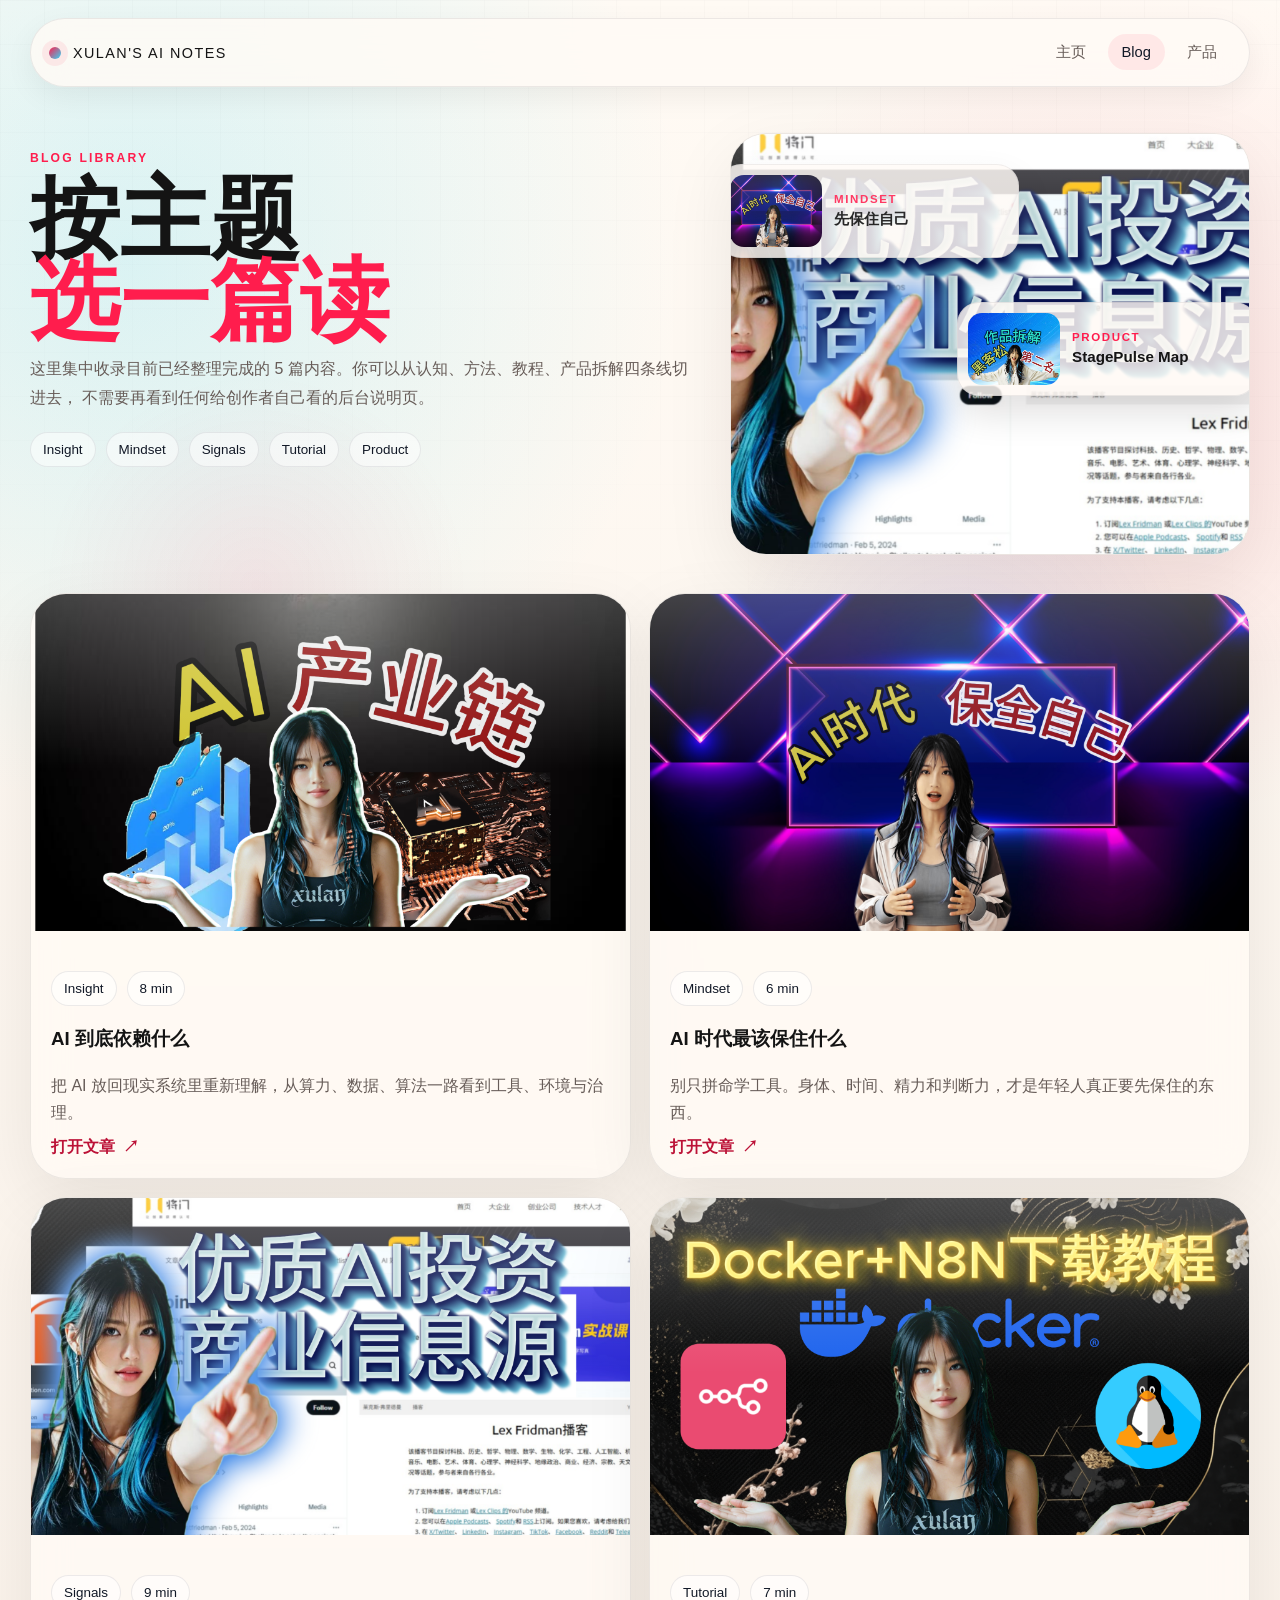
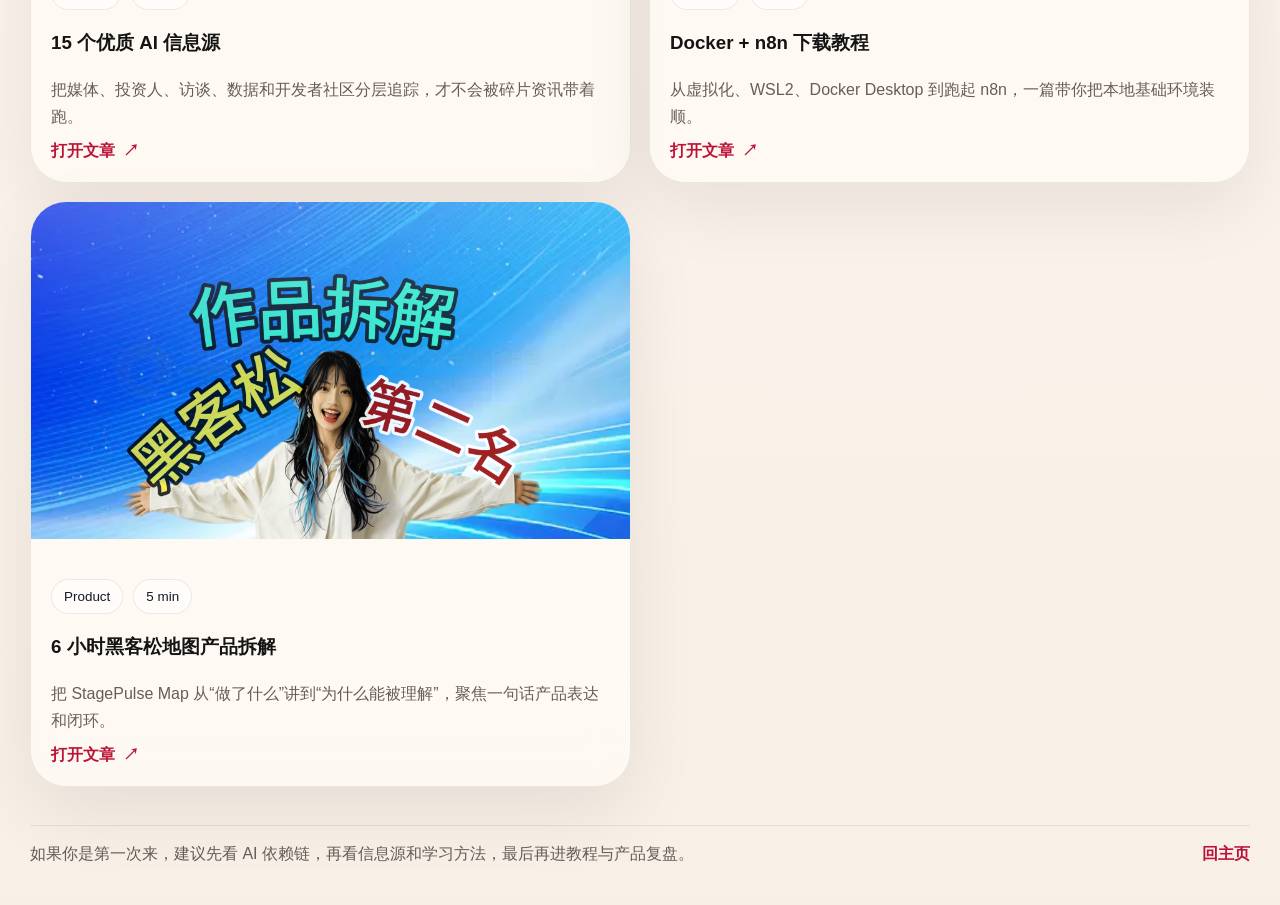
==== blog/index.html @ 6cd3105e "." ====
<!doctype html>
<html lang="zh-CN">
  <head>
    <meta charset="UTF-8" />
    <meta name="viewport" content="width=device-width, initial-scale=1.0" />
    <title>Blog | Xulan's AI Notes</title>
    <meta
      name="description"
      content="序蓝的 Blog 列表页，统一收录 AI 依赖链、学习方法、信息源、Docker 教程和黑客松产品复盘。"
    />
    <link rel="stylesheet" href="../shared/styles.css" />
  </head>
  <body data-page="blog">
    <div class="page-shell">
      <header class="topbar">
        <a class="brand-mark" href="../index.html">Xulan's AI Notes</a>
        <nav class="topnav" aria-label="主导航">
          <a data-nav="home" href="../index.html">主页</a>
          <a data-nav="blog" href="./index.html">Blog</a>
          <a data-nav="products" href="../products/index.html">产品</a>
        </nav>
      </header>

      <main>
        <section class="page-hero reveal">
          <div class="page-copy">
            <p class="eyebrow">Blog Library</p>
            <h1>
              按主题
              <span>选一篇读</span>
            </h1>
            <p class="lead">
              这里集中收录目前已经整理完成的 5 篇内容。你可以从认知、方法、教程、产品拆解四条线切进去，
              不需要再看到任何给创作者自己看的后台说明页。
            </p>

            <div class="pill-row">
              <span>Insight</span>
              <span>Mindset</span>
              <span>Signals</span>
              <span>Tutorial</span>
              <span>Product</span>
            </div>
          </div>

          <div class="hero-visual panel interactive-panel">
            <img class="main-cover" src="../assets/blog-covers/ai-sources-cover.png" alt="Blog 主视觉" />
            <article class="cover-thumb thumb-one">
              <img src="../assets/blog-covers/ai-learning-cover.png" alt="AI 学习封面" />
              <div>
                <p>Mindset</p>
                <strong>先保住自己</strong>
              </div>
            </article>
            <article class="cover-thumb thumb-two">
              <img src="../assets/blog-covers/hackathon-map-cover.png" alt="黑客松产品封面" />
              <div>
                <p>Product</p>
                <strong>StagePulse Map</strong>
              </div>
            </article>
          </div>
        </section>

        <section class="section reveal">
          <div class="blog-grid">
            <article class="post-card panel interactive-panel">
              <img class="post-cover" src="../assets/blog-covers/ai-dependency-cover.png" alt="AI 到底依赖什么封面" />
              <div class="post-body">
                <div class="tag-row">
                  <span>Insight</span>
                  <span>8 min</span>
                </div>
                <h3>AI 到底依赖什么</h3>
                <p>把 AI 放回现实系统里重新理解，从算力、数据、算法一路看到工具、环境与治理。</p>
                <a class="link-inline" href="../articles/ai-dependency-chain/index.html">打开文章</a>
              </div>
            </article>

            <article class="post-card panel interactive-panel">
              <img class="post-cover" src="../assets/blog-covers/ai-learning-cover.png" alt="AI 时代年轻人学习封面" />
              <div class="post-body">
                <div class="tag-row">
                  <span>Mindset</span>
                  <span>6 min</span>
                </div>
                <h3>AI 时代最该保住什么</h3>
                <p>别只拼命学工具。身体、时间、精力和判断力，才是年轻人真正要先保住的东西。</p>
                <a class="link-inline" href="../articles/ai-learning-and-young-energy/index.html">打开文章</a>
              </div>
            </article>

            <article class="post-card panel interactive-panel">
              <img class="post-cover" src="../assets/blog-covers/ai-sources-cover.png" alt="优质 AI 信息源封面" />
              <div class="post-body">
                <div class="tag-row">
                  <span>Signals</span>
                  <span>9 min</span>
                </div>
                <h3>15 个优质 AI 信息源</h3>
                <p>把媒体、投资人、访谈、数据和开发者社区分层追踪，才不会被碎片资讯带着跑。</p>
                <a class="link-inline" href="../articles/ai-signal-sources/index.html">打开文章</a>
              </div>
            </article>

            <article class="post-card panel interactive-panel">
              <img class="post-cover" src="../assets/blog-covers/docker-n8n-cover.png" alt="Docker n8n 教程封面" />
              <div class="post-body">
                <div class="tag-row">
                  <span>Tutorial</span>
                  <span>7 min</span>
                </div>
                <h3>Docker + n8n 下载教程</h3>
                <p>从虚拟化、WSL2、Docker Desktop 到跑起 n8n，一篇带你把本地基础环境装顺。</p>
                <a class="link-inline" href="../articles/docker-n8n-setup/index.html">打开文章</a>
              </div>
            </article>

            <article class="post-card panel interactive-panel">
              <img class="post-cover" src="../assets/blog-covers/hackathon-map-cover.png" alt="黑客松地图产品封面" />
              <div class="post-body">
                <div class="tag-row">
                  <span>Product</span>
                  <span>5 min</span>
                </div>
                <h3>6 小时黑客松地图产品拆解</h3>
                <p>把 StagePulse Map 从“做了什么”讲到“为什么能被理解”，聚焦一句话产品表达和闭环。</p>
                <a class="link-inline" href="../articles/hackathon-map-product/index.html">打开文章</a>
              </div>
            </article>
          </div>
        </section>
      </main>

      <footer class="footer">
        <p>如果你是第一次来，建议先看 AI 依赖链，再看信息源和学习方法，最后再进教程与产品复盘。</p>
        <a href="../index.html">回主页</a>
      </footer>
    </div>

    <script src="../shared/script.js"></script>
  </body>
</html>
---- shared/styles.css ----
:root {
  --bg: #f8f1ea;
  --surface: rgba(255, 250, 244, 0.82);
  --line: rgba(18, 23, 32, 0.08);
  --line-strong: rgba(255, 34, 77, 0.16);
  --text: #141414;
  --muted: #675c58;
  --accent: #ff1d4d;
  --accent-deep: #bc1237;
  --cyan: #34d5f6;
  --ink: #111826;
  --shadow: 0 24px 70px rgba(18, 12, 8, 0.08);
  --radius-xl: 36px;
  --container: min(1220px, calc(100% - 40px));
  --font-body: "Aptos", "Segoe UI", "PingFang SC", "Microsoft YaHei", "Noto Sans SC", sans-serif;
  --font-display: "Arial Black", Impact, Haettenschweiler, "Segoe UI", sans-serif;
  --font-mono: "Cascadia Code", Consolas, monospace;
}

* {
  box-sizing: border-box;
}

html {
  scroll-behavior: smooth;
}

body {
  margin: 0;
  min-height: 100vh;
  color: var(--text);
  font-family: var(--font-body);
  background:
    radial-gradient(circle at 10% 10%, rgba(52, 213, 246, 0.18), transparent 22%),
    radial-gradient(circle at 88% 16%, rgba(255, 29, 77, 0.1), transparent 18%),
    linear-gradient(180deg, #fffaf4 0%, #f8efe6 100%);
}

body::before,
body::after {
  content: "";
  position: fixed;
  inset: 0;
  pointer-events: none;
  z-index: -1;
}

body::before {
  background-image:
    linear-gradient(rgba(17, 24, 38, 0.03) 1px, transparent 1px),
    linear-gradient(90deg, rgba(17, 24, 38, 0.03) 1px, transparent 1px);
  background-size: 44px 44px;
  mask-image: linear-gradient(180deg, rgba(0, 0, 0, 0.45), transparent 88%);
}

body::after {
  background:
    radial-gradient(circle at 75% 75%, rgba(20, 92, 255, 0.08), transparent 20%),
    radial-gradient(circle at 20% 65%, rgba(255, 29, 77, 0.08), transparent 18%);
  animation: ambient-shift 18s ease-in-out infinite alternate;
}

a {
  color: inherit;
  text-decoration: none;
}

img {
  display: block;
  max-width: 100%;
}

.page-shell {
  width: var(--container);
  margin: 0 auto;
  padding-bottom: 40px;
}

.topbar {
  position: sticky;
  top: 16px;
  z-index: 20;
  display: flex;
  align-items: center;
  justify-content: space-between;
  gap: 18px;
  padding: 14px 18px;
  margin-top: 18px;
  border: 1px solid rgba(17, 24, 38, 0.08);
  border-radius: 999px;
  background: rgba(255, 251, 246, 0.82);
  backdrop-filter: blur(18px);
  box-shadow: 0 10px 30px rgba(20, 12, 8, 0.06);
}

.brand-mark {
  display: inline-flex;
  align-items: center;
  gap: 12px;
  font-family: var(--font-display);
  font-size: 0.9rem;
  letter-spacing: 0.1em;
  text-transform: uppercase;
}

.brand-mark::before {
  content: "";
  width: 12px;
  height: 12px;
  border-radius: 999px;
  background: linear-gradient(135deg, var(--accent), var(--cyan));
  box-shadow: 0 0 0 7px rgba(255, 29, 77, 0.08);
}

.topnav {
  display: flex;
  align-items: center;
  gap: 8px;
  flex-wrap: wrap;
}

.topnav a {
  padding: 10px 14px;
  border-radius: 999px;
  color: var(--muted);
  font-size: 0.92rem;
  transition: 180ms ease;
}

.topnav a:hover,
.topnav a.is-active {
  color: var(--ink);
  background: rgba(255, 29, 77, 0.08);
  transform: translateY(-1px);
}

main {
  padding-bottom: 30px;
}

.hero,
.page-hero,
.article-hero {
  display: grid;
  grid-template-columns: minmax(0, 1fr) minmax(320px, 520px);
  gap: 34px;
  align-items: start;
  padding: 46px 0 10px;
}

.hero-copy,
.page-copy,
.article-copy {
  padding-top: 18px;
}

.eyebrow,
.section-kicker,
.mini-label {
  margin: 0;
  color: var(--accent);
  font-size: 0.76rem;
  font-weight: 800;
  letter-spacing: 0.18em;
  text-transform: uppercase;
}

.display-title,
.page-copy h1,
.article-copy h1 {
  margin: 14px 0;
  font-family: var(--font-display);
  font-size: clamp(3rem, 7vw, 6rem);
  line-height: 0.9;
  text-transform: uppercase;
}

.display-title span,
.page-copy h1 span,
.article-copy h1 span {
  display: block;
  color: var(--accent);
}

.lead {
  margin: 0;
  max-width: 700px;
  color: var(--muted);
  font-size: 1rem;
  line-height: 1.82;
}

.pill-row,
.tag-row,
.page-meta {
  display: flex;
  flex-wrap: wrap;
  gap: 10px;
  margin-top: 20px;
}

.pill-row span,
.tag-row span,
.page-meta span {
  padding: 9px 12px;
  border: 1px solid rgba(17, 24, 38, 0.08);
  border-radius: 999px;
  background: rgba(255, 255, 255, 0.52);
  color: var(--ink);
  font-size: 0.84rem;
}

.hero-actions,
.section-cta {
  display: flex;
  gap: 14px;
  flex-wrap: wrap;
  margin-top: 24px;
}

.button {
  display: inline-flex;
  align-items: center;
  justify-content: center;
  min-height: 46px;
  padding: 0 18px;
  border-radius: 999px;
  font-size: 0.92rem;
  font-weight: 800;
  transition: transform 180ms ease, box-shadow 180ms ease, background-color 180ms ease;
}

.button:hover {
  transform: translateY(-2px);
}

.button-primary {
  color: #fff;
  background: linear-gradient(135deg, var(--accent), #ff5b73);
  box-shadow: 0 16px 28px rgba(255, 29, 77, 0.2);
}

.button-secondary {
  color: var(--ink);
  background: rgba(255, 255, 255, 0.72);
  border: 1px solid rgba(17, 24, 38, 0.08);
}

.panel {
  position: relative;
  border: 1px solid var(--line);
  border-radius: var(--radius-xl);
  background: var(--surface);
  box-shadow: var(--shadow);
  backdrop-filter: blur(18px);
  overflow: hidden;
  transition: transform 260ms ease, box-shadow 260ms ease, border-color 260ms ease;
}

.panel::before {
  content: "";
  position: absolute;
  inset: -30%;
  background: radial-gradient(circle at var(--spot-x, 50%) var(--spot-y, 50%), rgba(52, 213, 246, 0.16), transparent 26%);
  opacity: 0;
  pointer-events: none;
  transition: opacity 220ms ease;
}

.panel::after {
  content: "";
  position: absolute;
  inset: 0;
  background: linear-gradient(180deg, rgba(255, 255, 255, 0.26), transparent 30%);
  pointer-events: none;
}

.interactive-panel:hover,
.interactive-panel:focus-within {
  transform: translateY(-4px);
  border-color: var(--line-strong);
  box-shadow: 0 26px 60px rgba(20, 12, 8, 0.12);
}

.interactive-panel:hover::before,
.interactive-panel:focus-within::before {
  opacity: 1;
}

.stat-grid,
.three-up,
.split-panels,
.post-grid,
.blog-grid,
.status-grid {
  display: grid;
  gap: 18px;
}

.stat-grid {
  grid-template-columns: repeat(3, minmax(0, 1fr));
  margin-top: 24px;
}

.stat-card,
.three-up article,
.split-panels article,
.status-card,
.sidebar-card,
.article-body,
.quote-panel {
  padding: 24px;
}

.stat-card strong {
  display: block;
  font-family: var(--font-display);
  font-size: 2rem;
  color: var(--accent);
}

.stat-card span,
.three-up p,
.split-panels p,
.status-card p {
  color: var(--muted);
}

.cover-stage {
  min-height: 620px;
  padding: 22px;
  background:
    linear-gradient(180deg, rgba(255, 251, 248, 0.88), rgba(255, 244, 236, 0.78)),
    radial-gradient(circle at 20% 20%, rgba(52, 213, 246, 0.18), transparent 24%);
}

.main-cover {
  width: 100%;
  height: 100%;
  min-height: 560px;
  border-radius: 26px;
  object-fit: cover;
}

.portrait-chip {
  position: absolute;
  right: 28px;
  bottom: 28px;
  width: clamp(140px, 28%, 210px);
  border-radius: 28px;
  border: 3px solid rgba(255, 255, 255, 0.72);
  box-shadow: 0 18px 40px rgba(20, 12, 8, 0.18);
  animation: float-soft 7s ease-in-out infinite;
}

.cover-thumb {
  position: absolute;
  display: grid;
  grid-template-columns: 92px minmax(0, 1fr);
  gap: 12px;
  align-items: center;
  width: min(300px, calc(100% - 46px));
  padding: 10px;
  border: 1px solid rgba(17, 24, 38, 0.08);
  border-radius: 22px;
  background: rgba(255, 250, 245, 0.84);
  box-shadow: 0 18px 36px rgba(20, 12, 8, 0.12);
}

.cover-thumb img {
  width: 92px;
  height: 72px;
  object-fit: cover;
  border-radius: 14px;
}

.cover-thumb p {
  margin: 0 0 4px;
  color: var(--accent);
  font-size: 0.72rem;
  font-weight: 800;
  letter-spacing: 0.14em;
  text-transform: uppercase;
}

.cover-thumb strong {
  font-size: 0.95rem;
  line-height: 1.35;
}

.thumb-one {
  top: 30px;
  left: -12px;
  animation: float-soft 8s ease-in-out infinite;
}

.thumb-two {
  right: -8px;
  top: 168px;
  animation: float-soft 7s ease-in-out infinite reverse;
}

.thumb-three {
  left: 20px;
  bottom: 34px;
  animation: float-soft 9s ease-in-out infinite;
}

.section {
  padding: 28px 0 8px;
}

.section-heading {
  max-width: 820px;
  margin-bottom: 20px;
}

.section-heading h2 {
  margin: 12px 0;
  font-size: clamp(1.8rem, 4vw, 3rem);
  line-height: 1.08;
}

.section-heading p,
.article-body p,
.article-body li,
.sidebar-card p,
.sidebar-card li {
  margin: 0;
  color: var(--muted);
  line-height: 1.82;
}

.three-up {
  grid-template-columns: repeat(3, minmax(0, 1fr));
}

.three-up h3,
.split-panels h3,
.post-body h3,
.article-body h2,
.sidebar-card h3,
.status-card h3 {
  margin: 10px 0;
}

.post-grid {
  grid-template-columns: repeat(3, minmax(0, 1fr));
}

.blog-grid {
  grid-template-columns: repeat(2, minmax(0, 1fr));
}

.post-card {
  display: flex;
  flex-direction: column;
}

.post-cover {
  width: 100%;
  aspect-ratio: 16 / 9;
  object-fit: cover;
}

.post-body {
  padding: 20px;
  display: flex;
  flex: 1;
  flex-direction: column;
  gap: 10px;
}

.post-body p {
  margin: 0;
  color: var(--muted);
  line-height: 1.72;
}

.link-inline {
  display: inline-flex;
  align-items: center;
  gap: 8px;
  margin-top: auto;
  color: var(--accent-deep);
  font-weight: 800;
}

.link-inline::after {
  content: "↗";
}

.split-panels {
  grid-template-columns: repeat(2, minmax(0, 1fr));
}

.hero-visual,
.article-visual {
  position: relative;
}

.hero-visual .main-cover,
.article-visual .main-cover {
  min-height: 420px;
}

.article-shell {
  display: grid;
  grid-template-columns: minmax(0, 1fr) 320px;
  gap: 26px;
  align-items: start;
  margin-top: 18px;
}

.article-body > *:first-child,
.sidebar-card > *:first-child {
  margin-top: 0;
}

.article-body ul,
.article-body ol,
.sidebar-card ul {
  padding-left: 20px;
}

.article-body blockquote {
  margin: 18px 0;
  padding: 18px 20px;
  border-left: 4px solid var(--accent);
  border-radius: 0 18px 18px 0;
  background: rgba(255, 29, 77, 0.04);
  color: var(--ink);
}

.article-body pre {
  overflow-x: auto;
  margin: 18px 0;
  padding: 18px;
  border-radius: 18px;
  background: #171a24;
  color: #f7f1e8;
  font-family: var(--font-mono);
  font-size: 0.88rem;
  line-height: 1.7;
}

.sidebar-stack {
  display: grid;
  gap: 18px;
  position: sticky;
  top: 104px;
}

.mini-cover {
  width: 100%;
  border-radius: 18px;
  margin-bottom: 16px;
}

.reading-links {
  display: grid;
  gap: 10px;
}

.status-grid {
  grid-template-columns: repeat(3, minmax(0, 1fr));
}

.footer {
  display: flex;
  justify-content: space-between;
  align-items: center;
  gap: 14px;
  padding: 18px 0 0;
  border-top: 1px solid rgba(17, 24, 38, 0.08);
  color: var(--muted);
}

.footer p {
  margin: 0;
}

.footer a {
  font-weight: 800;
  color: var(--accent-deep);
}

.reveal {
  opacity: 0;
  transform: translateY(18px);
  transition: opacity 500ms ease, transform 500ms ease;
}

body.is-ready .reveal.is-visible,
body.is-ready .hero,
body.is-ready .page-hero,
body.is-ready .article-hero {
  opacity: 1;
  transform: none;
}

@keyframes float-soft {
  0%,
  100% {
    transform: translateY(0);
  }
  50% {
    transform: translateY(-10px);
  }
}

@keyframes ambient-shift {
  0% {
    transform: translate3d(0, 0, 0) scale(1);
  }
  100% {
    transform: translate3d(0, -12px, 0) scale(1.03);
  }
}

@media (max-width: 1080px) {
  .hero,
  .page-hero,
  .article-hero,
  .article-shell {
    grid-template-columns: 1fr;
  }

  .sidebar-stack {
    position: static;
  }

  .post-grid {
    grid-template-columns: repeat(2, minmax(0, 1fr));
  }
}

@media (max-width: 820px) {
  .topbar,
  .footer {
    flex-direction: column;
    align-items: flex-start;
  }

  .stat-grid,
  .three-up,
  .split-panels,
  .post-grid,
  .blog-grid,
  .status-grid {
    grid-template-columns: 1fr;
  }

  .cover-stage {
    min-height: auto;
    padding-bottom: 180px;
  }

  .main-cover {
    min-height: 420px;
  }
}

@media (max-width: 640px) {
  .page-shell {
    width: min(100% - 24px, 1220px);
  }

  .display-title,
  .page-copy h1,
  .article-copy h1 {
    font-size: clamp(2.4rem, 13vw, 4rem);
  }

  .main-cover,
  .hero-visual .main-cover,
  .article-visual .main-cover {
    min-height: 320px;
  }

  .cover-thumb {
    grid-template-columns: 70px minmax(0, 1fr);
    width: min(260px, calc(100% - 32px));
  }

  .cover-thumb img {
    width: 70px;
    height: 58px;
  }
}
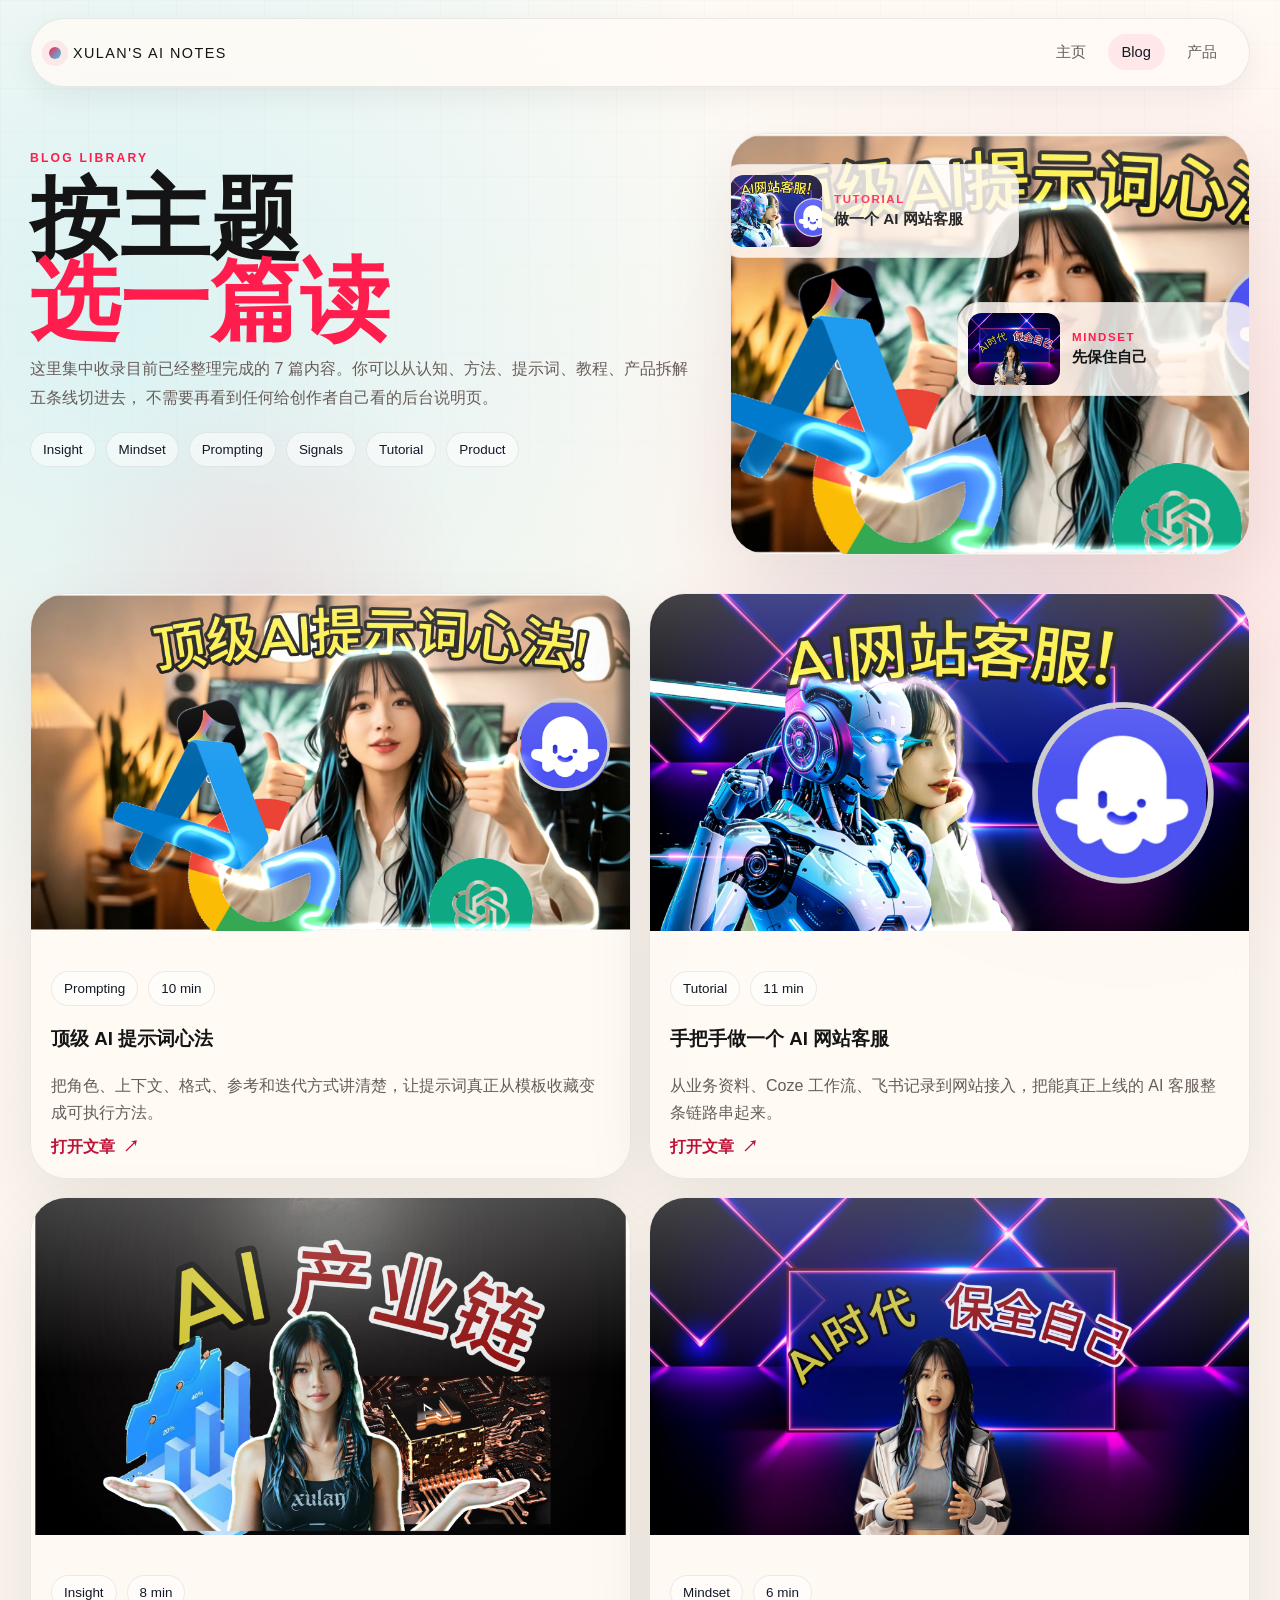
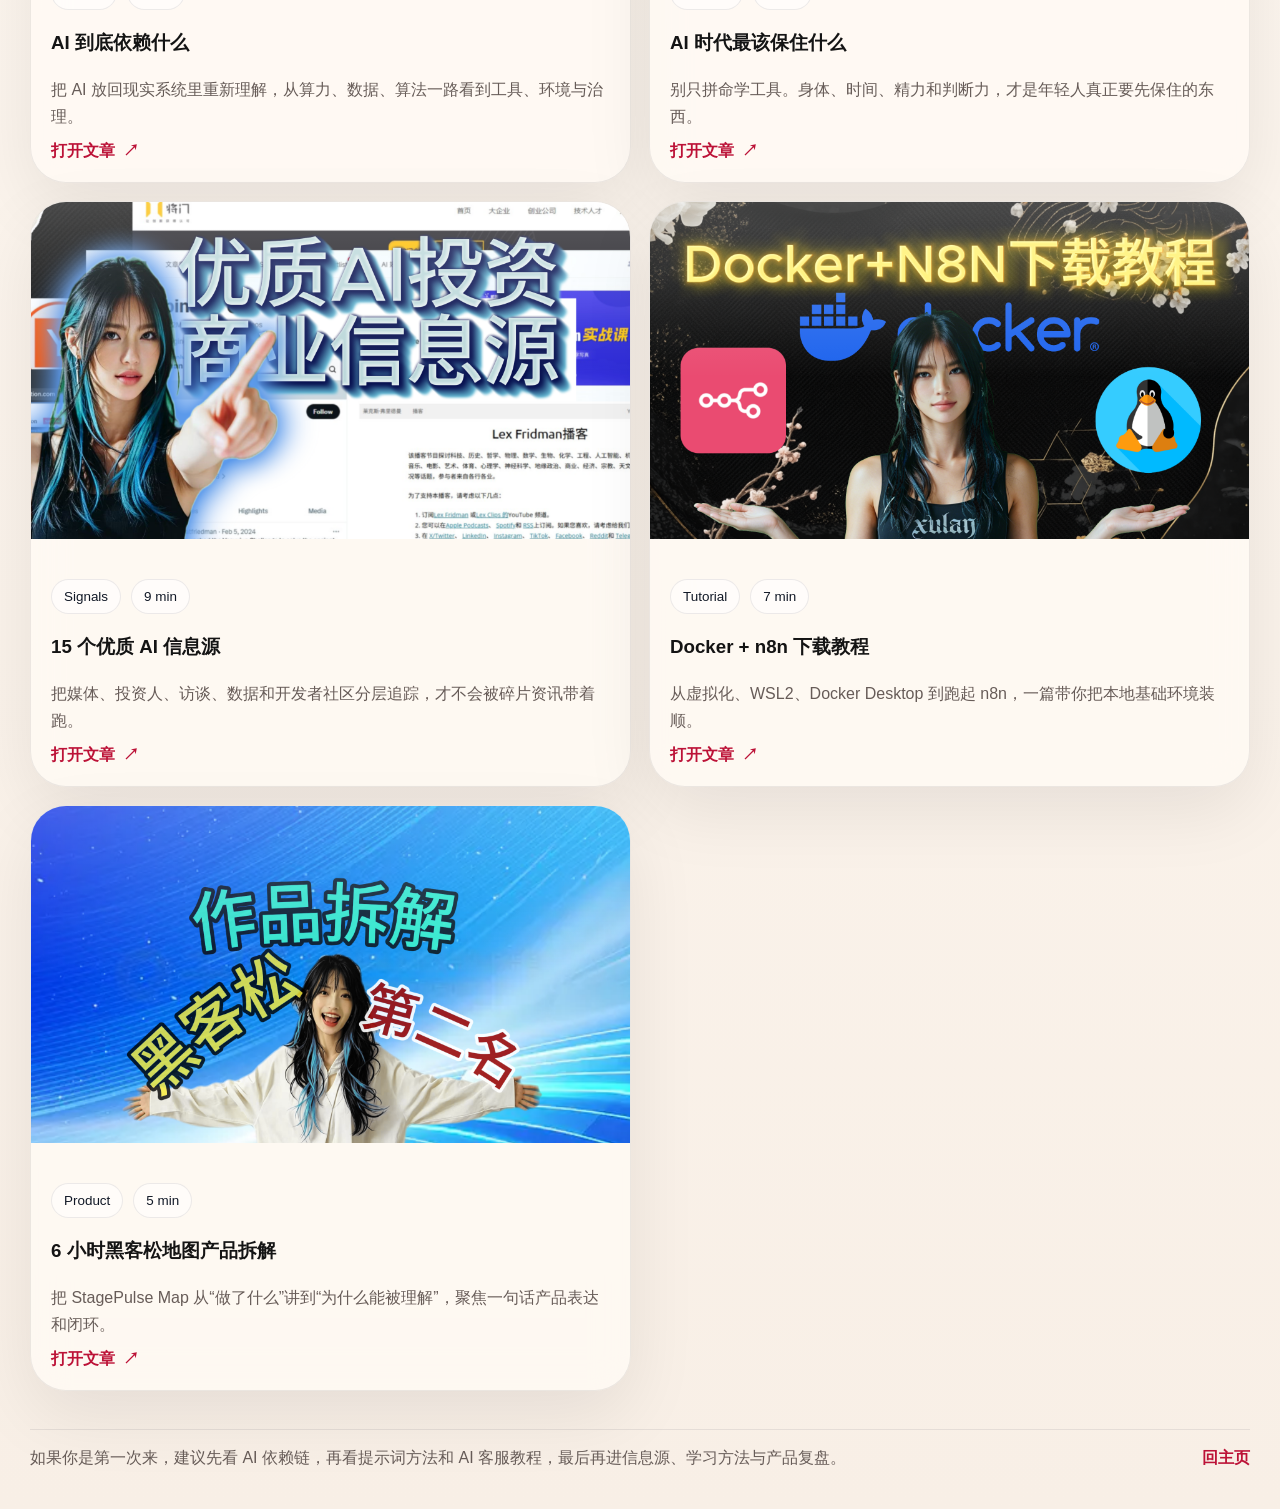
==== commit 2912ad9c: "Add AI prompt and AI customer service articles" ====
--- a/blog/index.html
+++ b/blog/index.html
@@ -6,7 +6,7 @@
     <title>Blog | Xulan's AI Notes</title>
     <meta
       name="description"
-      content="序蓝的 Blog 列表页，统一收录 AI 依赖链、学习方法、信息源、Docker 教程和黑客松产品复盘。"
+      content="序蓝的 Blog 列表页，统一收录 AI 依赖链、提示词方法、AI 客服实操、信息源、Docker 教程和产品复盘。"
     />
     <link rel="stylesheet" href="../shared/styles.css" />
   </head>
@@ -30,13 +30,14 @@
               <span>选一篇读</span>
             </h1>
             <p class="lead">
-              这里集中收录目前已经整理完成的 5 篇内容。你可以从认知、方法、教程、产品拆解四条线切进去，
+              这里集中收录目前已经整理完成的 7 篇内容。你可以从认知、方法、提示词、教程、产品拆解五条线切进去，
               不需要再看到任何给创作者自己看的后台说明页。
             </p>
 
             <div class="pill-row">
               <span>Insight</span>
               <span>Mindset</span>
+              <span>Prompting</span>
               <span>Signals</span>
               <span>Tutorial</span>
               <span>Product</span>
@@ -44,19 +45,19 @@
           </div>
 
           <div class="hero-visual panel interactive-panel">
-            <img class="main-cover" src="../assets/blog-covers/ai-sources-cover.png" alt="Blog 主视觉" />
+            <img class="main-cover" src="../assets/blog-covers/ai-prompt-playbook-cover.png" alt="Blog 主视觉" />
             <article class="cover-thumb thumb-one">
+              <img src="../assets/blog-covers/ai-customer-service-cover.png" alt="AI 客服封面" />
+              <div>
+                <p>Tutorial</p>
+                <strong>做一个 AI 网站客服</strong>
+              </div>
+            </article>
+            <article class="cover-thumb thumb-two">
               <img src="../assets/blog-covers/ai-learning-cover.png" alt="AI 学习封面" />
               <div>
                 <p>Mindset</p>
                 <strong>先保住自己</strong>
-              </div>
-            </article>
-            <article class="cover-thumb thumb-two">
-              <img src="../assets/blog-covers/hackathon-map-cover.png" alt="黑客松产品封面" />
-              <div>
-                <p>Product</p>
-                <strong>StagePulse Map</strong>
               </div>
             </article>
           </div>
@@ -64,6 +65,32 @@
 
         <section class="section reveal">
           <div class="blog-grid">
+            <article class="post-card panel interactive-panel">
+              <img class="post-cover" src="../assets/blog-covers/ai-prompt-playbook-cover.png" alt="顶级 AI 提示词心法封面" />
+              <div class="post-body">
+                <div class="tag-row">
+                  <span>Prompting</span>
+                  <span>10 min</span>
+                </div>
+                <h3>顶级 AI 提示词心法</h3>
+                <p>把角色、上下文、格式、参考和迭代方式讲清楚，让提示词真正从模板收藏变成可执行方法。</p>
+                <a class="link-inline" href="../articles/ai-prompt-playbook/index.html">打开文章</a>
+              </div>
+            </article>
+
+            <article class="post-card panel interactive-panel">
+              <img class="post-cover" src="../assets/blog-covers/ai-customer-service-cover.png" alt="AI 网站客服封面" />
+              <div class="post-body">
+                <div class="tag-row">
+                  <span>Tutorial</span>
+                  <span>11 min</span>
+                </div>
+                <h3>手把手做一个 AI 网站客服</h3>
+                <p>从业务资料、Coze 工作流、飞书记录到网站接入，把能真正上线的 AI 客服整条链路串起来。</p>
+                <a class="link-inline" href="../articles/ai-customer-service-website/index.html">打开文章</a>
+              </div>
+            </article>
+
             <article class="post-card panel interactive-panel">
               <img class="post-cover" src="../assets/blog-covers/ai-dependency-cover.png" alt="AI 到底依赖什么封面" />
               <div class="post-body">
@@ -133,7 +160,7 @@
       </main>
 
       <footer class="footer">
-        <p>如果你是第一次来，建议先看 AI 依赖链，再看信息源和学习方法，最后再进教程与产品复盘。</p>
+        <p>如果你是第一次来，建议先看 AI 依赖链，再看提示词方法和 AI 客服教程，最后再进信息源、学习方法与产品复盘。</p>
         <a href="../index.html">回主页</a>
       </footer>
     </div>
--- a/shared/styles.css
+++ b/shared/styles.css
@@ -688,3 +688,430 @@
     height: 58px;
   }
 }
+
+.chat-widget-launcher {
+  position: fixed;
+  right: 24px;
+  bottom: 24px;
+  z-index: 40;
+  display: inline-flex;
+  align-items: center;
+  gap: 12px;
+  padding: 12px 16px 12px 12px;
+  border: 1px solid rgba(17, 24, 38, 0.08);
+  border-radius: 999px;
+  background: rgba(255, 251, 246, 0.94);
+  box-shadow: 0 18px 38px rgba(20, 12, 8, 0.16);
+  backdrop-filter: blur(18px);
+  cursor: pointer;
+  transition: transform 180ms ease, opacity 180ms ease, box-shadow 180ms ease;
+}
+
+.chat-widget-launcher:hover,
+.chat-widget-launcher:focus-visible {
+  transform: translateY(-2px);
+  box-shadow: 0 24px 48px rgba(20, 12, 8, 0.2);
+}
+
+.chat-widget-launcher.is-hidden {
+  opacity: 0;
+  transform: translateY(12px);
+  pointer-events: none;
+}
+
+.chat-widget-launcher__avatar {
+  width: 48px;
+  height: 48px;
+  flex: 0 0 48px;
+  overflow: hidden;
+  border-radius: 18px;
+  box-shadow: 0 10px 20px rgba(20, 12, 8, 0.14);
+}
+
+.chat-widget-launcher__avatar img {
+  width: 100%;
+  height: 100%;
+  object-fit: cover;
+}
+
+.chat-widget-launcher__text {
+  display: grid;
+  gap: 2px;
+  text-align: left;
+}
+
+.chat-widget-launcher__text strong {
+  font-size: 0.96rem;
+  line-height: 1.1;
+}
+
+.chat-widget-launcher__text span {
+  color: var(--muted);
+  font-size: 0.78rem;
+  line-height: 1.25;
+}
+
+.chat-widget {
+  position: fixed;
+  right: 24px;
+  bottom: 24px;
+  z-index: 45;
+  width: min(420px, calc(100vw - 24px));
+  opacity: 0;
+  pointer-events: none;
+  transform: translateY(18px) scale(0.98);
+  transform-origin: bottom right;
+  transition: opacity 220ms ease, transform 220ms ease;
+}
+
+.chat-widget.is-open {
+  opacity: 1;
+  pointer-events: auto;
+  transform: translateY(0) scale(1);
+}
+
+.chat-widget__shell {
+  position: relative;
+  overflow: hidden;
+  border: 1px solid rgba(255, 255, 255, 0.28);
+  border-radius: 34px;
+  background:
+    linear-gradient(180deg, rgba(9, 11, 18, 0.1), rgba(9, 11, 18, 0.44)),
+    rgba(14, 17, 24, 0.88);
+  box-shadow: 0 28px 60px rgba(6, 7, 12, 0.28);
+  backdrop-filter: blur(16px);
+}
+
+.chat-widget__shell::before {
+  content: "";
+  position: absolute;
+  inset: 0;
+  background:
+    linear-gradient(180deg, rgba(7, 10, 16, 0.08), rgba(7, 10, 16, 0.58)),
+    url("../assets/xulan-chat-cover.png") center top / cover no-repeat;
+  filter: saturate(0.96);
+  transform: scale(1.06);
+}
+
+.chat-widget__shell::after {
+  content: "";
+  position: absolute;
+  inset: 0;
+  background:
+    linear-gradient(180deg, rgba(14, 18, 26, 0.2), rgba(14, 18, 26, 0.74) 52%, rgba(14, 18, 26, 0.92) 100%);
+}
+
+.chat-widget__hero,
+.chat-widget__body {
+  position: relative;
+  z-index: 1;
+}
+
+.chat-widget__hero {
+  min-height: 178px;
+  padding: 24px 22px 18px;
+}
+
+.chat-widget__close {
+  position: absolute;
+  top: 18px;
+  right: 18px;
+  width: 42px;
+  height: 42px;
+  display: inline-flex;
+  align-items: center;
+  justify-content: center;
+  border: none;
+  border-radius: 999px;
+  background: rgba(255, 255, 255, 0.18);
+  color: #fff;
+  backdrop-filter: blur(14px);
+  cursor: pointer;
+  transition: transform 180ms ease, background-color 180ms ease;
+}
+
+.chat-widget__close:hover,
+.chat-widget__close:focus-visible {
+  transform: translateY(-1px);
+  background: rgba(255, 255, 255, 0.24);
+}
+
+.chat-widget__close svg {
+  width: 20px;
+  height: 20px;
+  fill: currentColor;
+}
+
+.chat-widget__identity {
+  display: grid;
+  justify-items: center;
+  gap: 6px;
+  padding-top: 8px;
+  text-align: center;
+}
+
+.chat-widget__avatar {
+  width: 78px;
+  height: 78px;
+  object-fit: cover;
+  border-radius: 24px;
+  border: 2px solid rgba(255, 255, 255, 0.28);
+  box-shadow: 0 16px 34px rgba(8, 10, 16, 0.28);
+}
+
+.chat-widget__eyebrow {
+  margin: 0;
+  color: rgba(255, 255, 255, 0.68);
+  font-size: 0.76rem;
+  font-weight: 700;
+  letter-spacing: 0.16em;
+  text-transform: uppercase;
+}
+
+.chat-widget__identity h2 {
+  margin: 0;
+  color: #fff;
+  font-size: clamp(1.72rem, 3vw, 2.2rem);
+  line-height: 1.08;
+  text-shadow: 0 14px 30px rgba(7, 10, 16, 0.22);
+}
+
+.chat-widget__body {
+  display: grid;
+  gap: 12px;
+  padding: 0 18px 18px;
+}
+
+.chat-thread {
+  display: flex;
+  flex-direction: column;
+  gap: 10px;
+  max-height: 220px;
+  overflow-y: auto;
+  padding-right: 4px;
+}
+
+.chat-thread::-webkit-scrollbar {
+  width: 6px;
+}
+
+.chat-thread::-webkit-scrollbar-thumb {
+  border-radius: 999px;
+  background: rgba(255, 255, 255, 0.18);
+}
+
+.chat-message {
+  width: fit-content;
+  max-width: 92%;
+  padding: 14px 16px;
+  border-radius: 20px;
+  backdrop-filter: blur(18px);
+  box-shadow: 0 12px 28px rgba(8, 10, 16, 0.1);
+}
+
+.chat-message p {
+  margin: 0;
+  font-size: 0.96rem;
+  line-height: 1.58;
+}
+
+.chat-message--assistant {
+  color: #1b2435;
+  background: rgba(255, 255, 255, 0.92);
+}
+
+.chat-message--user {
+  align-self: flex-end;
+  color: #fff;
+  background: linear-gradient(135deg, rgba(255, 70, 110, 0.92), rgba(255, 23, 72, 0.92));
+}
+
+.chat-message--welcome {
+  max-width: 100%;
+}
+
+.chat-message--typing {
+  color: rgba(27, 36, 53, 0.76);
+}
+
+.chat-message--error {
+  background: rgba(255, 238, 241, 0.94);
+  color: #7d2236;
+}
+
+.chat-prompts {
+  display: flex;
+  flex-direction: column;
+  gap: 10px;
+  transition: opacity 200ms ease, transform 200ms ease, max-height 220ms ease;
+  max-height: 220px;
+}
+
+.chat-prompts.is-collapsed {
+  opacity: 0;
+  transform: translateY(8px);
+  pointer-events: none;
+  max-height: 0;
+  overflow: hidden;
+}
+
+.chat-prompt {
+  width: fit-content;
+  max-width: 88%;
+  padding: 14px 18px;
+  border: 1px solid rgba(255, 255, 255, 0.22);
+  border-radius: 18px;
+  background: rgba(255, 255, 255, 0.88);
+  color: #293244;
+  font: inherit;
+  font-size: 0.96rem;
+  line-height: 1.44;
+  text-align: left;
+  box-shadow: 0 12px 28px rgba(8, 10, 16, 0.08);
+  cursor: pointer;
+  transition: transform 180ms ease, background-color 180ms ease, border-color 180ms ease;
+}
+
+.chat-prompt:hover,
+.chat-prompt:focus-visible {
+  transform: translateX(3px);
+  border-color: rgba(255, 29, 77, 0.22);
+  background: rgba(255, 255, 255, 0.96);
+}
+
+.chat-composer {
+  display: grid;
+  grid-template-columns: auto 1fr auto auto;
+  align-items: center;
+  gap: 10px;
+  padding: 10px 12px;
+  border: 1px solid rgba(255, 255, 255, 0.2);
+  border-radius: 999px;
+  background: rgba(255, 255, 255, 0.94);
+  box-shadow: 0 18px 36px rgba(8, 10, 16, 0.14);
+}
+
+.chat-composer__input-wrap {
+  min-width: 0;
+}
+
+.chat-composer__input {
+  width: 100%;
+  border: none;
+  background: transparent;
+  color: #1b2334;
+  font: inherit;
+  font-size: 0.96rem;
+  line-height: 1.4;
+  outline: none;
+}
+
+.chat-composer__input::placeholder {
+  color: rgba(62, 74, 98, 0.42);
+}
+
+.chat-composer__icon,
+.chat-composer__send {
+  width: 42px;
+  height: 42px;
+  display: inline-flex;
+  align-items: center;
+  justify-content: center;
+  border: none;
+  border-radius: 999px;
+  cursor: pointer;
+  transition: transform 180ms ease, background-color 180ms ease, opacity 180ms ease;
+}
+
+.chat-composer__icon {
+  background: rgba(234, 239, 248, 0.94);
+  color: #364156;
+}
+
+.chat-composer__icon:hover,
+.chat-composer__icon:focus-visible,
+.chat-composer__send:hover,
+.chat-composer__send:focus-visible {
+  transform: translateY(-1px);
+}
+
+.chat-composer__icon svg,
+.chat-composer__send svg {
+  width: 20px;
+  height: 20px;
+  fill: currentColor;
+}
+
+.chat-composer__send {
+  background: linear-gradient(135deg, #ff426a, #ff1748);
+  color: #fff;
+  box-shadow: 0 12px 22px rgba(255, 29, 77, 0.24);
+}
+
+.chat-composer__icon:disabled,
+.chat-composer__send:disabled,
+.chat-composer__input:disabled {
+  opacity: 0.56;
+  cursor: wait;
+}
+
+.chat-note {
+  margin: 0;
+  text-align: center;
+  color: rgba(255, 255, 255, 0.76);
+  font-size: 0.8rem;
+  line-height: 1.5;
+}
+
+@media (max-width: 640px) {
+  .chat-widget-launcher {
+    right: 12px;
+    bottom: 12px;
+    padding-right: 14px;
+  }
+
+  .chat-widget-launcher__text span {
+    display: none;
+  }
+
+  .chat-widget {
+    right: 12px;
+    bottom: 12px;
+    width: calc(100vw - 24px);
+  }
+
+  .chat-widget__hero {
+    min-height: 164px;
+    padding: 20px 16px 14px;
+  }
+
+  .chat-widget__avatar {
+    width: 70px;
+    height: 70px;
+  }
+
+  .chat-widget__identity h2 {
+    font-size: 1.54rem;
+  }
+
+  .chat-widget__body {
+    padding: 0 12px 12px;
+  }
+
+  .chat-thread {
+    max-height: 188px;
+  }
+
+  .chat-message,
+  .chat-prompt {
+    max-width: 100%;
+  }
+
+  .chat-composer {
+    grid-template-columns: 1fr auto auto;
+  }
+
+  #xulan-chat-reset {
+    display: none;
+  }
+}
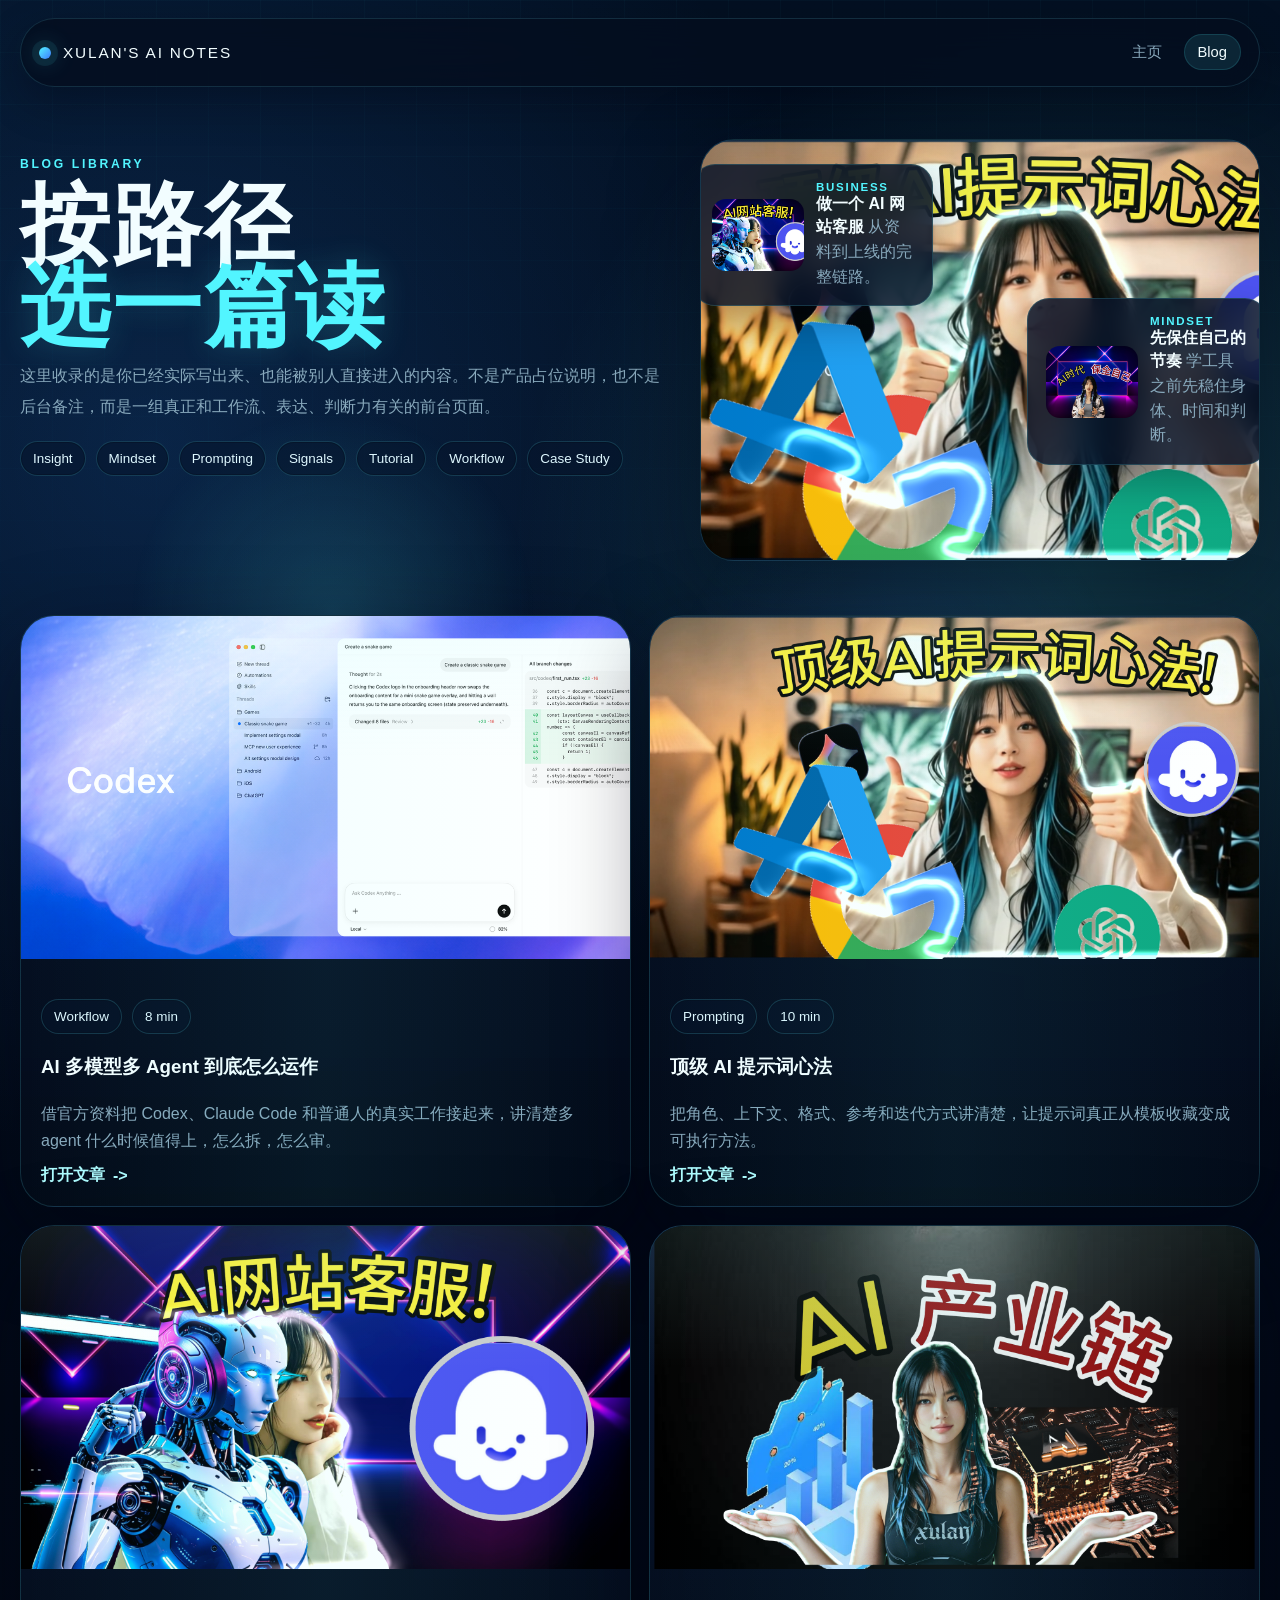
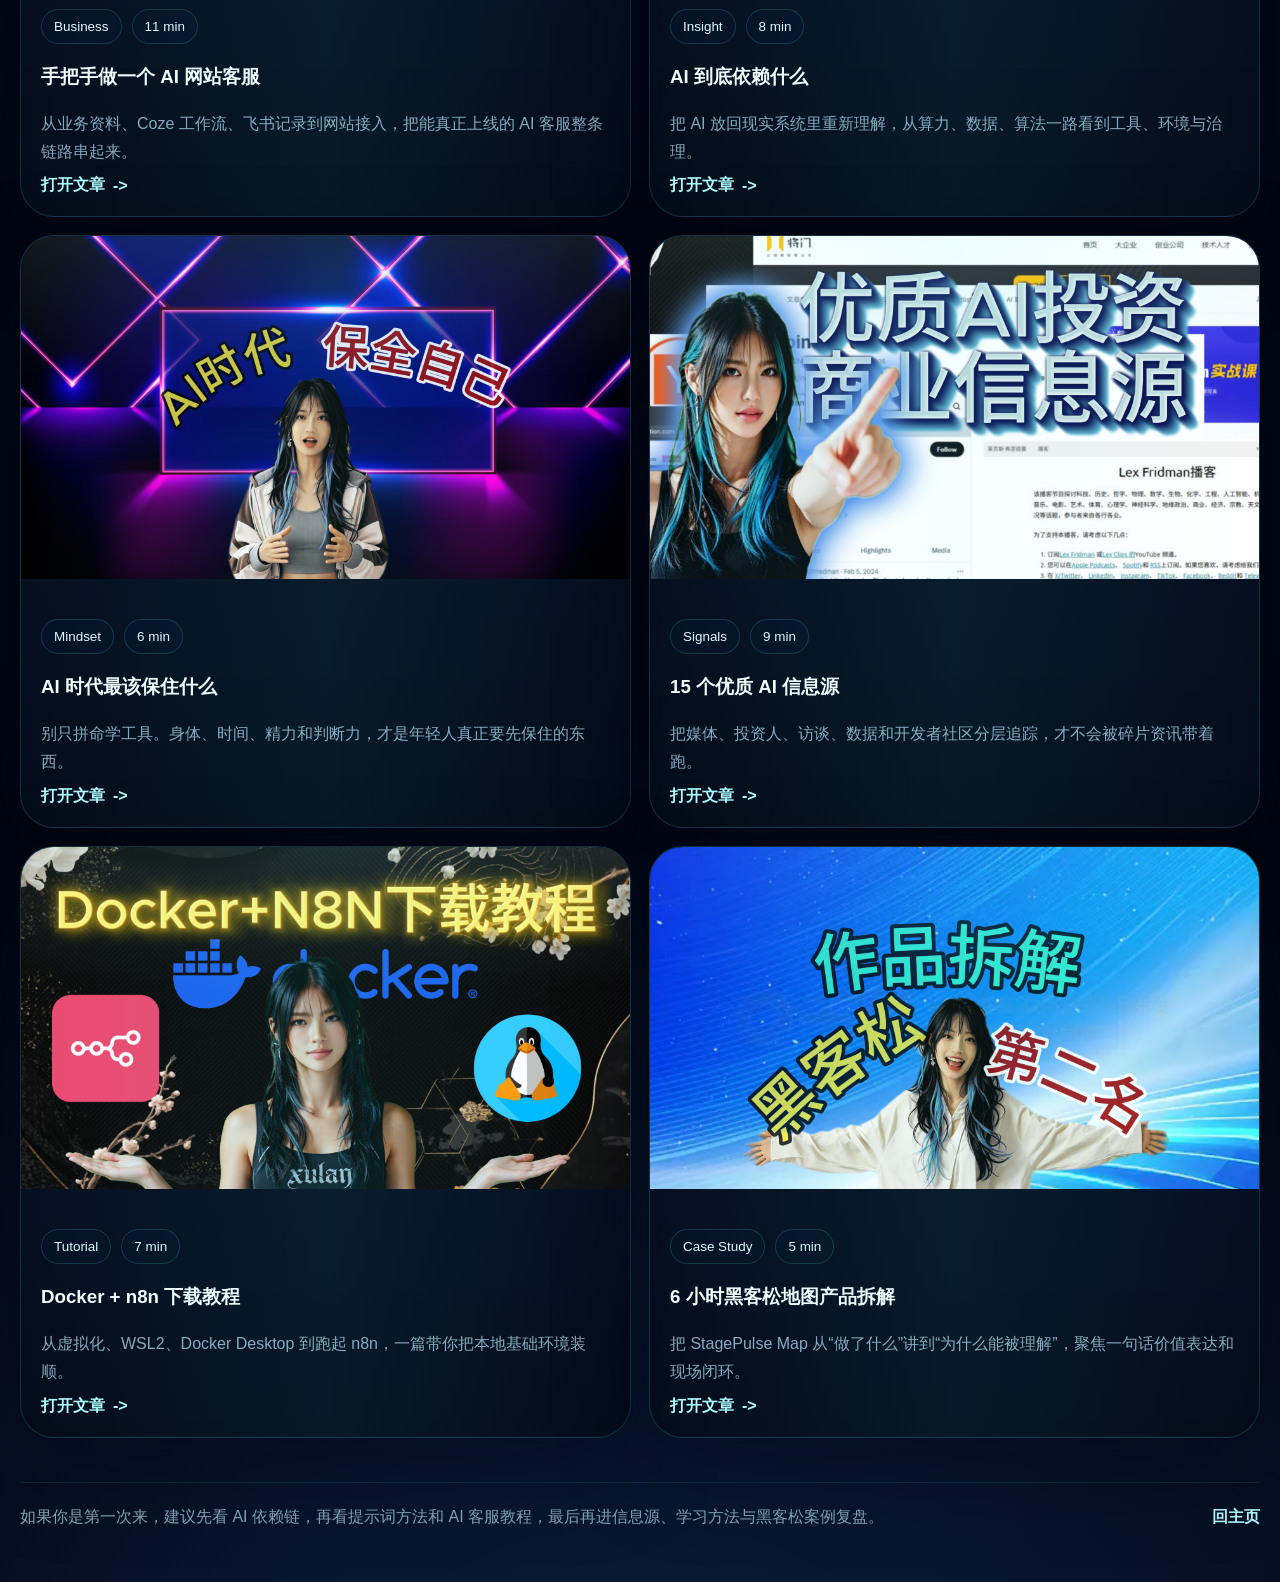
==== commit 32800eef: "Revamp site with neon interactive storytelling" ====
--- a/blog/index.html
+++ b/blog/index.html
@@ -6,7 +6,7 @@
     <title>Blog | Xulan's AI Notes</title>
     <meta
       name="description"
-      content="序蓝的 Blog 列表页，统一收录 AI 依赖链、提示词方法、AI 客服实操、信息源、Docker 教程和产品复盘。"
+      content="序蓝的 Blog 列表页，统一收录 AI 依赖链、提示词方法、AI 客服实操、信息源判断、Docker 教程与黑客松案例复盘。"
     />
     <link rel="stylesheet" href="../shared/styles.css" />
   </head>
@@ -17,7 +17,6 @@
         <nav class="topnav" aria-label="主导航">
           <a data-nav="home" href="../index.html">主页</a>
           <a data-nav="blog" href="./index.html">Blog</a>
-          <a data-nav="products" href="../products/index.html">产品</a>
         </nav>
       </header>
 
@@ -26,12 +25,11 @@
           <div class="page-copy">
             <p class="eyebrow">Blog Library</p>
             <h1>
-              按主题
+              按路径
               <span>选一篇读</span>
             </h1>
             <p class="lead">
-              这里集中收录目前已经整理完成的 7 篇内容。你可以从认知、方法、提示词、教程、产品拆解五条线切进去，
-              不需要再看到任何给创作者自己看的后台说明页。
+              这里收录的是你已经实际写出来、也能被别人直接进入的内容。不是产品占位说明，也不是后台备注，而是一组真正和工作流、表达、判断力有关的前台页面。
             </p>
 
             <div class="pill-row">
@@ -40,7 +38,8 @@
               <span>Prompting</span>
               <span>Signals</span>
               <span>Tutorial</span>
-              <span>Product</span>
+              <span>Workflow</span>
+              <span>Case Study</span>
             </div>
           </div>
 
@@ -49,15 +48,17 @@
             <article class="cover-thumb thumb-one">
               <img src="../assets/blog-covers/ai-customer-service-cover.png" alt="AI 客服封面" />
               <div>
-                <p>Tutorial</p>
+                <p>Business</p>
                 <strong>做一个 AI 网站客服</strong>
+                <span>从资料到上线的完整链路。</span>
               </div>
             </article>
             <article class="cover-thumb thumb-two">
               <img src="../assets/blog-covers/ai-learning-cover.png" alt="AI 学习封面" />
               <div>
                 <p>Mindset</p>
-                <strong>先保住自己</strong>
+                <strong>先保住自己的节奏</strong>
+                <span>学工具之前先稳住身体、时间和判断。</span>
               </div>
             </article>
           </div>
@@ -65,6 +66,19 @@
 
         <section class="section reveal">
           <div class="blog-grid">
+            <article class="post-card panel interactive-panel">
+              <img class="post-cover" src="../assets/codex-multi-agent/openai-codex-og.png" alt="AI 多模型多 Agent 到底怎么运作封面" />
+              <div class="post-body">
+                <div class="tag-row">
+                  <span>Workflow</span>
+                  <span>8 min</span>
+                </div>
+                <h3>AI 多模型多 Agent 到底怎么运作</h3>
+                <p>借官方资料把 Codex、Claude Code 和普通人的真实工作接起来，讲清楚多 agent 什么时候值得上，怎么拆，怎么审。</p>
+                <a class="link-inline" href="../articles/codex-multi-agent-practical-video/index.html">打开文章</a>
+              </div>
+            </article>
+
             <article class="post-card panel interactive-panel">
               <img class="post-cover" src="../assets/blog-covers/ai-prompt-playbook-cover.png" alt="顶级 AI 提示词心法封面" />
               <div class="post-body">
@@ -82,7 +96,7 @@
               <img class="post-cover" src="../assets/blog-covers/ai-customer-service-cover.png" alt="AI 网站客服封面" />
               <div class="post-body">
                 <div class="tag-row">
-                  <span>Tutorial</span>
+                  <span>Business</span>
                   <span>11 min</span>
                 </div>
                 <h3>手把手做一个 AI 网站客服</h3>
@@ -144,14 +158,14 @@
             </article>
 
             <article class="post-card panel interactive-panel">
-              <img class="post-cover" src="../assets/blog-covers/hackathon-map-cover.png" alt="黑客松地图产品封面" />
+              <img class="post-cover" src="../assets/blog-covers/hackathon-map-cover.png" alt="黑客松地图案例封面" />
               <div class="post-body">
                 <div class="tag-row">
-                  <span>Product</span>
+                  <span>Case Study</span>
                   <span>5 min</span>
                 </div>
                 <h3>6 小时黑客松地图产品拆解</h3>
-                <p>把 StagePulse Map 从“做了什么”讲到“为什么能被理解”，聚焦一句话产品表达和闭环。</p>
+                <p>把 StagePulse Map 从“做了什么”讲到“为什么能被理解”，聚焦一句话价值表达和现场闭环。</p>
                 <a class="link-inline" href="../articles/hackathon-map-product/index.html">打开文章</a>
               </div>
             </article>
@@ -160,7 +174,7 @@
       </main>
 
       <footer class="footer">
-        <p>如果你是第一次来，建议先看 AI 依赖链，再看提示词方法和 AI 客服教程，最后再进信息源、学习方法与产品复盘。</p>
+        <p>如果你是第一次来，建议先看 AI 依赖链，再看提示词方法和 AI 客服教程，最后再进信息源、学习方法与黑客松案例复盘。</p>
         <a href="../index.html">回主页</a>
       </footer>
     </div>
--- a/shared/styles.css
+++ b/shared/styles.css
@@ -1,19 +1,23 @@
 :root {
-  --bg: #f8f1ea;
-  --surface: rgba(255, 250, 244, 0.82);
-  --line: rgba(18, 23, 32, 0.08);
-  --line-strong: rgba(255, 34, 77, 0.16);
-  --text: #141414;
-  --muted: #675c58;
-  --accent: #ff1d4d;
-  --accent-deep: #bc1237;
-  --cyan: #34d5f6;
-  --ink: #111826;
-  --shadow: 0 24px 70px rgba(18, 12, 8, 0.08);
-  --radius-xl: 36px;
-  --container: min(1220px, calc(100% - 40px));
+  --bg: #020816;
+  --bg-deep: #01040d;
+  --surface: rgba(5, 18, 42, 0.7);
+  --surface-strong: rgba(8, 24, 56, 0.9);
+  --surface-soft: rgba(6, 14, 28, 0.62);
+  --line: rgba(92, 236, 255, 0.16);
+  --line-strong: rgba(120, 246, 255, 0.44);
+  --text: #f2fdff;
+  --muted: #88a9bc;
+  --accent: #52f5ff;
+  --accent-strong: #3e7bff;
+  --accent-deep: #aefcff;
+  --ink: #dff8ff;
+  --shadow: 0 30px 90px rgba(1, 6, 18, 0.42);
+  --radius-xl: 34px;
+  --radius-lg: 24px;
+  --container: min(1240px, calc(100% - 40px));
   --font-body: "Aptos", "Segoe UI", "PingFang SC", "Microsoft YaHei", "Noto Sans SC", sans-serif;
-  --font-display: "Arial Black", Impact, Haettenschweiler, "Segoe UI", sans-serif;
+  --font-display: "Bahnschrift", "Arial Narrow", "Arial Black", "Segoe UI", sans-serif;
   --font-mono: "Cascadia Code", Consolas, monospace;
 }
 
@@ -26,14 +30,16 @@
 }
 
 body {
+  --scroll-progress: 0;
   margin: 0;
   min-height: 100vh;
   color: var(--text);
   font-family: var(--font-body);
   background:
-    radial-gradient(circle at 10% 10%, rgba(52, 213, 246, 0.18), transparent 22%),
-    radial-gradient(circle at 88% 16%, rgba(255, 29, 77, 0.1), transparent 18%),
-    linear-gradient(180deg, #fffaf4 0%, #f8efe6 100%);
+    radial-gradient(circle at 12% 14%, rgba(40, 140, 255, 0.18), transparent 24%),
+    radial-gradient(circle at 84% 18%, rgba(82, 245, 255, 0.2), transparent 20%),
+    radial-gradient(circle at 50% 110%, rgba(49, 130, 255, 0.22), transparent 34%),
+    linear-gradient(180deg, #031022 0%, #020816 44%, #01040d 100%);
 }
 
 body::before,
@@ -47,16 +53,17 @@
 
 body::before {
   background-image:
-    linear-gradient(rgba(17, 24, 38, 0.03) 1px, transparent 1px),
-    linear-gradient(90deg, rgba(17, 24, 38, 0.03) 1px, transparent 1px);
-  background-size: 44px 44px;
-  mask-image: linear-gradient(180deg, rgba(0, 0, 0, 0.45), transparent 88%);
+    linear-gradient(rgba(82, 245, 255, 0.06) 1px, transparent 1px),
+    linear-gradient(90deg, rgba(82, 245, 255, 0.06) 1px, transparent 1px);
+  background-size: 52px 52px;
+  mask-image: linear-gradient(180deg, rgba(0, 0, 0, 0.9), transparent 92%);
+  opacity: calc(0.52 + var(--scroll-progress) * 0.2);
 }
 
 body::after {
   background:
-    radial-gradient(circle at 75% 75%, rgba(20, 92, 255, 0.08), transparent 20%),
-    radial-gradient(circle at 20% 65%, rgba(255, 29, 77, 0.08), transparent 18%);
+    radial-gradient(circle at 70% 78%, rgba(62, 123, 255, 0.18), transparent 20%),
+    radial-gradient(circle at 26% 68%, rgba(82, 245, 255, 0.16), transparent 18%);
   animation: ambient-shift 18s ease-in-out infinite alternate;
 }
 
@@ -65,7 +72,8 @@
   text-decoration: none;
 }
 
-img {
+img,
+video {
   display: block;
   max-width: 100%;
 }
@@ -73,24 +81,24 @@
 .page-shell {
   width: var(--container);
   margin: 0 auto;
-  padding-bottom: 40px;
+  padding-bottom: 54px;
 }
 
 .topbar {
   position: sticky;
   top: 16px;
-  z-index: 20;
+  z-index: 24;
   display: flex;
   align-items: center;
   justify-content: space-between;
   gap: 18px;
   padding: 14px 18px;
   margin-top: 18px;
-  border: 1px solid rgba(17, 24, 38, 0.08);
+  border: 1px solid rgba(110, 233, 255, 0.14);
   border-radius: 999px;
-  background: rgba(255, 251, 246, 0.82);
+  background: rgba(4, 13, 30, 0.78);
   backdrop-filter: blur(18px);
-  box-shadow: 0 10px 30px rgba(20, 12, 8, 0.06);
+  box-shadow: 0 16px 40px rgba(0, 4, 12, 0.3);
 }
 
 .brand-mark {
@@ -98,8 +106,8 @@
   align-items: center;
   gap: 12px;
   font-family: var(--font-display);
-  font-size: 0.9rem;
-  letter-spacing: 0.1em;
+  font-size: 0.96rem;
+  letter-spacing: 0.12em;
   text-transform: uppercase;
 }
 
@@ -108,8 +116,10 @@
   width: 12px;
   height: 12px;
   border-radius: 999px;
-  background: linear-gradient(135deg, var(--accent), var(--cyan));
-  box-shadow: 0 0 0 7px rgba(255, 29, 77, 0.08);
+  background: linear-gradient(135deg, var(--accent), var(--accent-strong));
+  box-shadow:
+    0 0 0 7px rgba(82, 245, 255, 0.08),
+    0 0 24px rgba(82, 245, 255, 0.48);
 }
 
 .topnav {
@@ -124,13 +134,18 @@
   border-radius: 999px;
   color: var(--muted);
   font-size: 0.92rem;
-  transition: 180ms ease;
+  transition:
+    color 180ms ease,
+    background-color 180ms ease,
+    transform 180ms ease,
+    box-shadow 180ms ease;
 }
 
 .topnav a:hover,
 .topnav a.is-active {
-  color: var(--ink);
-  background: rgba(255, 29, 77, 0.08);
+  color: var(--text);
+  background: rgba(82, 245, 255, 0.1);
+  box-shadow: inset 0 0 0 1px rgba(82, 245, 255, 0.14);
   transform: translateY(-1px);
 }
 
@@ -142,10 +157,10 @@
 .page-hero,
 .article-hero {
   display: grid;
-  grid-template-columns: minmax(0, 1fr) minmax(320px, 520px);
+  grid-template-columns: minmax(0, 1fr) minmax(340px, 560px);
   gap: 34px;
   align-items: start;
-  padding: 46px 0 10px;
+  padding: 52px 0 16px;
 }
 
 .hero-copy,
@@ -161,7 +176,7 @@
   color: var(--accent);
   font-size: 0.76rem;
   font-weight: 800;
-  letter-spacing: 0.18em;
+  letter-spacing: 0.22em;
   text-transform: uppercase;
 }
 
@@ -170,8 +185,9 @@
 .article-copy h1 {
   margin: 14px 0;
   font-family: var(--font-display);
-  font-size: clamp(3rem, 7vw, 6rem);
+  font-size: clamp(3rem, 7vw, 6.1rem);
   line-height: 0.9;
+  letter-spacing: 0.02em;
   text-transform: uppercase;
 }
 
@@ -180,14 +196,15 @@
 .article-copy h1 span {
   display: block;
   color: var(--accent);
+  text-shadow: 0 0 32px rgba(82, 245, 255, 0.2);
 }
 
 .lead {
   margin: 0;
-  max-width: 700px;
+  max-width: 720px;
   color: var(--muted);
-  font-size: 1rem;
-  line-height: 1.82;
+  font-size: 1.02rem;
+  line-height: 1.86;
 }
 
 .pill-row,
@@ -203,11 +220,12 @@
 .tag-row span,
 .page-meta span {
   padding: 9px 12px;
-  border: 1px solid rgba(17, 24, 38, 0.08);
+  border: 1px solid rgba(96, 238, 255, 0.16);
   border-radius: 999px;
-  background: rgba(255, 255, 255, 0.52);
+  background: rgba(7, 20, 44, 0.56);
   color: var(--ink);
   font-size: 0.84rem;
+  box-shadow: inset 0 0 0 1px rgba(4, 12, 26, 0.34);
 }
 
 .hero-actions,
@@ -222,12 +240,16 @@
   display: inline-flex;
   align-items: center;
   justify-content: center;
-  min-height: 46px;
+  min-height: 48px;
   padding: 0 18px;
   border-radius: 999px;
   font-size: 0.92rem;
   font-weight: 800;
-  transition: transform 180ms ease, box-shadow 180ms ease, background-color 180ms ease;
+  transition:
+    transform 180ms ease,
+    box-shadow 180ms ease,
+    background-color 180ms ease,
+    border-color 180ms ease;
 }
 
 .button:hover {
@@ -235,33 +257,38 @@
 }
 
 .button-primary {
-  color: #fff;
-  background: linear-gradient(135deg, var(--accent), #ff5b73);
-  box-shadow: 0 16px 28px rgba(255, 29, 77, 0.2);
+  color: #041323;
+  background: linear-gradient(135deg, var(--accent), #7bf9ff);
+  box-shadow: 0 18px 34px rgba(82, 245, 255, 0.18);
 }
 
 .button-secondary {
-  color: var(--ink);
-  background: rgba(255, 255, 255, 0.72);
-  border: 1px solid rgba(17, 24, 38, 0.08);
+  color: var(--text);
+  background: rgba(8, 21, 46, 0.78);
+  border: 1px solid rgba(94, 238, 255, 0.18);
 }
 
 .panel {
   position: relative;
+  overflow: hidden;
   border: 1px solid var(--line);
   border-radius: var(--radius-xl);
-  background: var(--surface);
+  background:
+    linear-gradient(180deg, rgba(10, 23, 48, 0.74), rgba(3, 11, 24, 0.92)),
+    var(--surface);
   box-shadow: var(--shadow);
   backdrop-filter: blur(18px);
-  overflow: hidden;
-  transition: transform 260ms ease, box-shadow 260ms ease, border-color 260ms ease;
+  transition:
+    transform 260ms ease,
+    box-shadow 260ms ease,
+    border-color 260ms ease;
 }
 
 .panel::before {
   content: "";
   position: absolute;
   inset: -30%;
-  background: radial-gradient(circle at var(--spot-x, 50%) var(--spot-y, 50%), rgba(52, 213, 246, 0.16), transparent 26%);
+  background: radial-gradient(circle at var(--spot-x, 50%) var(--spot-y, 50%), rgba(82, 245, 255, 0.22), transparent 28%);
   opacity: 0;
   pointer-events: none;
   transition: opacity 220ms ease;
@@ -271,15 +298,17 @@
   content: "";
   position: absolute;
   inset: 0;
-  background: linear-gradient(180deg, rgba(255, 255, 255, 0.26), transparent 30%);
+  background:
+    linear-gradient(180deg, rgba(170, 251, 255, 0.1), transparent 24%),
+    linear-gradient(90deg, transparent, rgba(82, 245, 255, 0.06), transparent);
   pointer-events: none;
 }
 
 .interactive-panel:hover,
 .interactive-panel:focus-within {
-  transform: translateY(-4px);
+  transform: translateY(-5px);
   border-color: var(--line-strong);
-  box-shadow: 0 26px 60px rgba(20, 12, 8, 0.12);
+  box-shadow: 0 32px 84px rgba(0, 8, 24, 0.48);
 }
 
 .interactive-panel:hover::before,
@@ -299,7 +328,7 @@
 
 .stat-grid {
   grid-template-columns: repeat(3, minmax(0, 1fr));
-  margin-top: 24px;
+  margin-top: 26px;
 }
 
 .stat-card,
@@ -308,7 +337,8 @@
 .status-card,
 .sidebar-card,
 .article-body,
-.quote-panel {
+.quote-panel,
+.story-step {
   padding: 24px;
 }
 
@@ -326,45 +356,205 @@
   color: var(--muted);
 }
 
-.cover-stage {
-  min-height: 620px;
-  padding: 22px;
+.constellation-stage,
+.cover-stage,
+.hero-visual,
+.article-visual {
+  position: relative;
+}
+
+.constellation-stage {
+  min-height: 640px;
+  padding: 24px;
   background:
-    linear-gradient(180deg, rgba(255, 251, 248, 0.88), rgba(255, 244, 236, 0.78)),
-    radial-gradient(circle at 20% 20%, rgba(52, 213, 246, 0.18), transparent 24%);
-}
-
+    radial-gradient(circle at 50% 26%, rgba(82, 245, 255, 0.08), transparent 22%),
+    linear-gradient(180deg, rgba(7, 21, 46, 0.86), rgba(2, 10, 25, 0.98));
+}
+
+.constellation-stage::before {
+  content: "";
+  position: absolute;
+  inset: 16px;
+  border-radius: 28px;
+  border: 1px solid rgba(100, 240, 255, 0.12);
+  background:
+    linear-gradient(rgba(82, 245, 255, 0.06) 1px, transparent 1px),
+    linear-gradient(90deg, rgba(82, 245, 255, 0.06) 1px, transparent 1px);
+  background-size: 30px 30px;
+  opacity: 0.78;
+}
+
+.constellation-stage::after {
+  content: "";
+  position: absolute;
+  left: -20%;
+  right: -20%;
+  top: 42%;
+  height: 1px;
+  background: linear-gradient(90deg, transparent, rgba(82, 245, 255, 0.34), transparent);
+  box-shadow: 0 0 24px rgba(82, 245, 255, 0.34);
+}
+
+.stage-cover,
 .main-cover {
   width: 100%;
   height: 100%;
-  min-height: 560px;
-  border-radius: 26px;
+  border-radius: 28px;
   object-fit: cover;
+}
+
+.stage-cover {
+  min-height: 590px;
+  opacity: 0.24;
+  filter: saturate(0.9) brightness(0.72);
+}
+
+.signal-core {
+  position: absolute;
+  left: 50%;
+  top: 50%;
+  z-index: 2;
+  display: grid;
+  gap: 8px;
+  width: min(290px, calc(100% - 90px));
+  padding: 26px 24px;
+  border: 1px solid rgba(110, 243, 255, 0.18);
+  border-radius: 28px;
+  background: rgba(4, 14, 31, 0.82);
+  box-shadow:
+    0 24px 60px rgba(1, 7, 18, 0.4),
+    0 0 40px rgba(82, 245, 255, 0.1);
+  transform: translate(-50%, -50%);
+}
+
+.signal-core__label {
+  margin: 0;
+  color: var(--accent);
+  font-size: 0.72rem;
+  font-weight: 800;
+  letter-spacing: 0.18em;
+  text-transform: uppercase;
+}
+
+.signal-core strong {
+  font-size: 1.3rem;
+  line-height: 1.18;
+}
+
+.signal-core span {
+  color: var(--muted);
+  line-height: 1.65;
+}
+
+.orbit-card,
+.cover-thumb {
+  position: absolute;
+  z-index: 2;
+  display: grid;
+  gap: 10px;
+  width: min(240px, calc(100% - 48px));
+  padding: 16px 18px;
+  border: 1px solid rgba(96, 238, 255, 0.16);
+  border-radius: 22px;
+  background: rgba(6, 18, 40, 0.84);
+  box-shadow: 0 18px 44px rgba(0, 8, 22, 0.3);
+  backdrop-filter: blur(14px);
+}
+
+.orbit-card p,
+.cover-thumb p {
+  margin: 0;
+  color: var(--accent);
+  font-size: 0.72rem;
+  font-weight: 800;
+  letter-spacing: 0.15em;
+  text-transform: uppercase;
+}
+
+.orbit-card strong,
+.cover-thumb strong {
+  font-size: 1rem;
+  line-height: 1.35;
+}
+
+.orbit-card span,
+.cover-thumb div span {
+  color: var(--muted);
+  line-height: 1.56;
+}
+
+.orbit-card--1 {
+  left: 22px;
+  top: 34px;
+  animation: hover-card 8.2s ease-in-out infinite;
+}
+
+.orbit-card--2 {
+  right: 20px;
+  top: 112px;
+  animation: hover-card 7.6s ease-in-out infinite reverse;
+}
+
+.orbit-card--3 {
+  left: 24px;
+  bottom: 132px;
+  animation: hover-card 8.8s ease-in-out infinite;
+}
+
+.orbit-card--4 {
+  right: 26px;
+  bottom: 34px;
+  animation: hover-card 7.1s ease-in-out infinite reverse;
+}
+
+.signal-beam {
+  position: absolute;
+  z-index: 1;
+  border-radius: 999px;
+  background: linear-gradient(90deg, transparent, rgba(82, 245, 255, 0.5), transparent);
+  filter: blur(0.4px);
+  opacity: 0.7;
+}
+
+.signal-beam--1 {
+  left: 14%;
+  top: 24%;
+  width: 42%;
+  height: 1px;
+  transform: rotate(18deg);
+}
+
+.signal-beam--2 {
+  right: 14%;
+  top: 34%;
+  width: 30%;
+  height: 1px;
+  transform: rotate(-22deg);
+}
+
+.signal-beam--3 {
+  left: 18%;
+  bottom: 22%;
+  width: 40%;
+  height: 1px;
+  transform: rotate(-12deg);
 }
 
 .portrait-chip {
   position: absolute;
-  right: 28px;
-  bottom: 28px;
-  width: clamp(140px, 28%, 210px);
+  right: 26px;
+  bottom: 26px;
+  width: clamp(132px, 26%, 200px);
   border-radius: 28px;
-  border: 3px solid rgba(255, 255, 255, 0.72);
-  box-shadow: 0 18px 40px rgba(20, 12, 8, 0.18);
-  animation: float-soft 7s ease-in-out infinite;
+  border: 2px solid rgba(140, 245, 255, 0.18);
+  box-shadow: 0 18px 42px rgba(0, 8, 22, 0.36);
+  animation: hover-card 8.6s ease-in-out infinite;
 }
 
 .cover-thumb {
-  position: absolute;
-  display: grid;
   grid-template-columns: 92px minmax(0, 1fr);
+  align-items: center;
   gap: 12px;
-  align-items: center;
-  width: min(300px, calc(100% - 46px));
-  padding: 10px;
-  border: 1px solid rgba(17, 24, 38, 0.08);
-  border-radius: 22px;
-  background: rgba(255, 250, 245, 0.84);
-  box-shadow: 0 18px 36px rgba(20, 12, 8, 0.12);
 }
 
 .cover-thumb img {
@@ -374,50 +564,36 @@
   border-radius: 14px;
 }
 
-.cover-thumb p {
-  margin: 0 0 4px;
-  color: var(--accent);
-  font-size: 0.72rem;
-  font-weight: 800;
-  letter-spacing: 0.14em;
-  text-transform: uppercase;
-}
-
-.cover-thumb strong {
-  font-size: 0.95rem;
-  line-height: 1.35;
-}
-
 .thumb-one {
-  top: 30px;
-  left: -12px;
-  animation: float-soft 8s ease-in-out infinite;
+  top: 24px;
+  left: -8px;
+  animation: hover-card 8.1s ease-in-out infinite;
 }
 
 .thumb-two {
   right: -8px;
-  top: 168px;
-  animation: float-soft 7s ease-in-out infinite reverse;
+  top: 158px;
+  animation: hover-card 7.2s ease-in-out infinite reverse;
 }
 
 .thumb-three {
-  left: 20px;
-  bottom: 34px;
-  animation: float-soft 9s ease-in-out infinite;
+  left: 22px;
+  bottom: 32px;
+  animation: hover-card 9s ease-in-out infinite;
 }
 
 .section {
-  padding: 28px 0 8px;
+  padding: 38px 0 14px;
 }
 
 .section-heading {
-  max-width: 820px;
-  margin-bottom: 20px;
+  max-width: 860px;
+  margin-bottom: 22px;
 }
 
 .section-heading h2 {
   margin: 12px 0;
-  font-size: clamp(1.8rem, 4vw, 3rem);
+  font-size: clamp(1.9rem, 4vw, 3.15rem);
   line-height: 1.08;
 }
 
@@ -428,7 +604,7 @@
 .sidebar-card li {
   margin: 0;
   color: var(--muted);
-  line-height: 1.82;
+  line-height: 1.84;
 }
 
 .three-up {
@@ -440,7 +616,8 @@
 .post-body h3,
 .article-body h2,
 .sidebar-card h3,
-.status-card h3 {
+.status-card h3,
+.story-step h3 {
   margin: 10px 0;
 }
 
@@ -464,17 +641,17 @@
 }
 
 .post-body {
-  padding: 20px;
   display: flex;
   flex: 1;
   flex-direction: column;
   gap: 10px;
+  padding: 20px;
 }
 
 .post-body p {
   margin: 0;
   color: var(--muted);
-  line-height: 1.72;
+  line-height: 1.74;
 }
 
 .link-inline {
@@ -487,16 +664,203 @@
 }
 
 .link-inline::after {
-  content: "↗";
+  content: "->";
+}
+
+.story-layout {
+  display: grid;
+  grid-template-columns: minmax(0, 0.94fr) minmax(0, 1.06fr);
+  gap: 22px;
+  align-items: start;
+}
+
+.story-monitor {
+  position: sticky;
+  top: 104px;
+  min-height: 520px;
+  padding: 30px;
+  border-radius: 36px;
+  background:
+    linear-gradient(180deg, rgba(7, 24, 52, 0.94), rgba(2, 12, 28, 0.96)),
+    var(--surface-strong);
+}
+
+.story-monitor::before {
+  content: "";
+  position: absolute;
+  inset: 0;
+  background: linear-gradient(180deg, transparent 0%, rgba(82, 245, 255, 0.08) 48%, transparent 100%);
+  transform: translateY(calc(-56% + var(--scroll-progress) * 112%));
+  pointer-events: none;
+}
+
+.story-monitor__inner {
+  position: relative;
+  z-index: 1;
+  display: grid;
+  gap: 22px;
+  min-height: 100%;
+}
+
+.story-monitor__eyebrow {
+  margin: 0;
+  color: var(--accent);
+  font-size: 0.76rem;
+  font-weight: 800;
+  letter-spacing: 0.18em;
+  text-transform: uppercase;
+}
+
+.story-monitor__title {
+  margin: 0;
+  font-family: var(--font-display);
+  font-size: clamp(2rem, 4vw, 3.15rem);
+  line-height: 0.98;
+  text-transform: uppercase;
+}
+
+.story-monitor__copy {
+  max-width: 440px;
+  color: var(--muted);
+  font-size: 1rem;
+  line-height: 1.82;
+}
+
+.story-monitor__meter {
+  display: grid;
+  gap: 8px;
+  padding: 20px 22px;
+  border: 1px solid rgba(110, 243, 255, 0.14);
+  border-radius: 24px;
+  background: rgba(4, 16, 34, 0.72);
+}
+
+.story-monitor__meter span {
+  color: var(--muted);
+  font-size: 0.82rem;
+  letter-spacing: 0.08em;
+  text-transform: uppercase;
+}
+
+.story-monitor__meter strong {
+  font-size: clamp(1.5rem, 3vw, 2.2rem);
+  line-height: 1.1;
+}
+
+.story-monitor__grid {
+  position: relative;
+  min-height: 180px;
+  border: 1px solid rgba(110, 243, 255, 0.12);
+  border-radius: 28px;
+  background:
+    linear-gradient(rgba(82, 245, 255, 0.06) 1px, transparent 1px),
+    linear-gradient(90deg, rgba(82, 245, 255, 0.06) 1px, transparent 1px),
+    radial-gradient(circle at 50% 50%, rgba(82, 245, 255, 0.12), transparent 38%);
+  background-size: 28px 28px, 28px 28px, auto;
+  overflow: hidden;
+}
+
+.story-monitor__grid::before,
+.story-monitor__grid::after {
+  content: "";
+  position: absolute;
+  border-radius: 999px;
+  border: 1px solid rgba(110, 243, 255, 0.16);
+  animation: orbit-spin 16s linear infinite;
+}
+
+.story-monitor__grid::before {
+  inset: 26px 54px;
+}
+
+.story-monitor__grid::after {
+  inset: 54px 92px;
+  animation-direction: reverse;
+  animation-duration: 12s;
+}
+
+.story-monitor__dot {
+  position: absolute;
+  width: 16px;
+  height: 16px;
+  border-radius: 999px;
+  background: var(--accent);
+  box-shadow:
+    0 0 0 8px rgba(82, 245, 255, 0.08),
+    0 0 24px rgba(82, 245, 255, 0.48);
+}
+
+.story-monitor__dot--center {
+  left: 50%;
+  top: 50%;
+  transform: translate(-50%, -50%);
+}
+
+.story-monitor__dot--one {
+  left: 20%;
+  top: 28%;
+  animation: dot-drift 7s ease-in-out infinite;
+}
+
+.story-monitor__dot--two {
+  right: 18%;
+  top: 34%;
+  animation: dot-drift 8.2s ease-in-out infinite reverse;
+}
+
+.story-monitor__dot--three {
+  left: 28%;
+  bottom: 22%;
+  animation: dot-drift 7.4s ease-in-out infinite;
+}
+
+.story-step-list {
+  display: grid;
+  gap: 16px;
+}
+
+.story-step {
+  cursor: default;
+}
+
+.story-step__index {
+  color: var(--accent);
+  font-family: var(--font-display);
+  font-size: 0.96rem;
+  letter-spacing: 0.16em;
+  text-transform: uppercase;
+}
+
+.story-step__meta {
+  display: flex;
+  flex-wrap: wrap;
+  gap: 8px;
+  margin-top: 14px;
+}
+
+.story-step__meta span {
+  padding: 7px 10px;
+  border-radius: 999px;
+  border: 1px solid rgba(95, 238, 255, 0.14);
+  background: rgba(3, 14, 30, 0.6);
+  color: var(--muted);
+  font-size: 0.8rem;
+}
+
+.story-step.is-active {
+  border-color: rgba(120, 246, 255, 0.34);
+  box-shadow:
+    0 34px 78px rgba(0, 8, 24, 0.48),
+    inset 0 0 0 1px rgba(120, 246, 255, 0.18);
+}
+
+.story-step.is-active .story-step__index,
+.story-step.is-active h3 {
+  color: var(--accent-deep);
 }
 
 .split-panels {
   grid-template-columns: repeat(2, minmax(0, 1fr));
-}
-
-.hero-visual,
-.article-visual {
-  position: relative;
 }
 
 .hero-visual .main-cover,
@@ -528,7 +892,7 @@
   padding: 18px 20px;
   border-left: 4px solid var(--accent);
   border-radius: 0 18px 18px 0;
-  background: rgba(255, 29, 77, 0.04);
+  background: rgba(82, 245, 255, 0.06);
   color: var(--ink);
 }
 
@@ -537,18 +901,69 @@
   margin: 18px 0;
   padding: 18px;
   border-radius: 18px;
-  background: #171a24;
-  color: #f7f1e8;
+  background: #041120;
+  color: #d6f9ff;
   font-family: var(--font-mono);
   font-size: 0.88rem;
   line-height: 1.7;
 }
 
 .sidebar-stack {
-  display: grid;
-  gap: 18px;
   position: sticky;
   top: 104px;
+  display: grid;
+  gap: 18px;
+}
+
+.process-grid,
+.media-grid,
+.script-grid {
+  display: grid;
+  gap: 18px;
+  margin: 22px 0;
+}
+
+.process-grid,
+.media-grid {
+  grid-template-columns: repeat(2, minmax(0, 1fr));
+}
+
+.script-grid {
+  grid-template-columns: 1fr;
+}
+
+.script-card,
+.media-card {
+  padding: 22px;
+}
+
+.media-card img,
+.media-card video {
+  width: 100%;
+  aspect-ratio: 16 / 9;
+  object-fit: cover;
+  border-radius: 18px;
+  margin-bottom: 14px;
+}
+
+.source-list {
+  display: grid;
+  gap: 10px;
+  padding-left: 20px;
+  margin: 18px 0 0;
+}
+
+.source-list a {
+  color: var(--accent-deep);
+  font-weight: 700;
+}
+
+.article-body code {
+  padding: 2px 6px;
+  border-radius: 8px;
+  background: rgba(82, 245, 255, 0.08);
+  font-family: var(--font-mono);
+  font-size: 0.92em;
 }
 
 .mini-cover {
@@ -571,8 +986,8 @@
   justify-content: space-between;
   align-items: center;
   gap: 14px;
-  padding: 18px 0 0;
-  border-top: 1px solid rgba(17, 24, 38, 0.08);
+  padding: 24px 0 0;
+  border-top: 1px solid rgba(82, 245, 255, 0.1);
   color: var(--muted);
 }
 
@@ -588,7 +1003,7 @@
 .reveal {
   opacity: 0;
   transform: translateY(18px);
-  transition: opacity 500ms ease, transform 500ms ease;
+  transition: opacity 560ms ease, transform 560ms ease;
 }
 
 body.is-ready .reveal.is-visible,
@@ -599,13 +1014,14 @@
   transform: none;
 }
 
-@keyframes float-soft {
+@keyframes hover-card {
   0%,
   100% {
     transform: translateY(0);
   }
+
   50% {
-    transform: translateY(-10px);
+    transform: translateY(-11px);
   }
 }
 
@@ -613,8 +1029,30 @@
   0% {
     transform: translate3d(0, 0, 0) scale(1);
   }
+
   100% {
-    transform: translate3d(0, -12px, 0) scale(1.03);
+    transform: translate3d(0, -14px, 0) scale(1.04);
+  }
+}
+
+@keyframes orbit-spin {
+  from {
+    transform: rotate(0deg);
+  }
+
+  to {
+    transform: rotate(360deg);
+  }
+}
+
+@keyframes dot-drift {
+  0%,
+  100% {
+    transform: translate3d(0, 0, 0);
+  }
+
+  50% {
+    transform: translate3d(8px, -10px, 0);
   }
 }
 
@@ -622,11 +1060,13 @@
   .hero,
   .page-hero,
   .article-hero,
-  .article-shell {
+  .article-shell,
+  .story-layout {
     grid-template-columns: 1fr;
   }
 
-  .sidebar-stack {
+  .sidebar-stack,
+  .story-monitor {
     position: static;
   }
 
@@ -647,471 +1087,103 @@
   .split-panels,
   .post-grid,
   .blog-grid,
-  .status-grid {
+  .status-grid,
+  .process-grid,
+  .media-grid {
     grid-template-columns: 1fr;
   }
 
-  .cover-stage {
-    min-height: auto;
-    padding-bottom: 180px;
-  }
-
-  .main-cover {
-    min-height: 420px;
+  .constellation-stage {
+    min-height: 700px;
+  }
+
+  .signal-core {
+    width: min(280px, calc(100% - 40px));
+  }
+
+  .thumb-one,
+  .thumb-two,
+  .thumb-three,
+  .orbit-card--1,
+  .orbit-card--2,
+  .orbit-card--3,
+  .orbit-card--4 {
+    position: relative;
+    top: auto;
+    left: auto;
+    right: auto;
+    bottom: auto;
+    width: 100%;
+    margin-top: 14px;
+    animation: none;
+  }
+
+  .constellation-stage {
+    display: grid;
+    gap: 14px;
+    align-content: start;
+  }
+
+  .stage-cover {
+    min-height: 360px;
+  }
+
+  .signal-core {
+    position: relative;
+    left: auto;
+    top: auto;
+    transform: none;
+  }
+
+  .portrait-chip {
+    width: 136px;
   }
 }
 
 @media (max-width: 640px) {
   .page-shell {
-    width: min(100% - 24px, 1220px);
+    width: min(100% - 24px, 1240px);
   }
 
   .display-title,
   .page-copy h1,
   .article-copy h1 {
-    font-size: clamp(2.4rem, 13vw, 4rem);
+    font-size: clamp(2.5rem, 13vw, 4.2rem);
   }
 
   .main-cover,
   .hero-visual .main-cover,
-  .article-visual .main-cover {
+  .article-visual .main-cover,
+  .stage-cover {
     min-height: 320px;
   }
 
   .cover-thumb {
     grid-template-columns: 70px minmax(0, 1fr);
-    width: min(260px, calc(100% - 32px));
+    width: min(100%, 280px);
   }
 
   .cover-thumb img {
     width: 70px;
     height: 58px;
   }
-}
-
-.chat-widget-launcher {
-  position: fixed;
-  right: 24px;
-  bottom: 24px;
-  z-index: 40;
-  display: inline-flex;
-  align-items: center;
-  gap: 12px;
-  padding: 12px 16px 12px 12px;
-  border: 1px solid rgba(17, 24, 38, 0.08);
-  border-radius: 999px;
-  background: rgba(255, 251, 246, 0.94);
-  box-shadow: 0 18px 38px rgba(20, 12, 8, 0.16);
-  backdrop-filter: blur(18px);
-  cursor: pointer;
-  transition: transform 180ms ease, opacity 180ms ease, box-shadow 180ms ease;
-}
-
-.chat-widget-launcher:hover,
-.chat-widget-launcher:focus-visible {
-  transform: translateY(-2px);
-  box-shadow: 0 24px 48px rgba(20, 12, 8, 0.2);
-}
-
-.chat-widget-launcher.is-hidden {
-  opacity: 0;
-  transform: translateY(12px);
-  pointer-events: none;
-}
-
-.chat-widget-launcher__avatar {
-  width: 48px;
-  height: 48px;
-  flex: 0 0 48px;
-  overflow: hidden;
-  border-radius: 18px;
-  box-shadow: 0 10px 20px rgba(20, 12, 8, 0.14);
-}
-
-.chat-widget-launcher__avatar img {
-  width: 100%;
-  height: 100%;
-  object-fit: cover;
-}
-
-.chat-widget-launcher__text {
-  display: grid;
-  gap: 2px;
-  text-align: left;
-}
-
-.chat-widget-launcher__text strong {
-  font-size: 0.96rem;
-  line-height: 1.1;
-}
-
-.chat-widget-launcher__text span {
-  color: var(--muted);
-  font-size: 0.78rem;
-  line-height: 1.25;
-}
-
-.chat-widget {
-  position: fixed;
-  right: 24px;
-  bottom: 24px;
-  z-index: 45;
-  width: min(420px, calc(100vw - 24px));
-  opacity: 0;
-  pointer-events: none;
-  transform: translateY(18px) scale(0.98);
-  transform-origin: bottom right;
-  transition: opacity 220ms ease, transform 220ms ease;
-}
-
-.chat-widget.is-open {
-  opacity: 1;
-  pointer-events: auto;
-  transform: translateY(0) scale(1);
-}
-
-.chat-widget__shell {
-  position: relative;
-  overflow: hidden;
-  border: 1px solid rgba(255, 255, 255, 0.28);
-  border-radius: 34px;
-  background:
-    linear-gradient(180deg, rgba(9, 11, 18, 0.1), rgba(9, 11, 18, 0.44)),
-    rgba(14, 17, 24, 0.88);
-  box-shadow: 0 28px 60px rgba(6, 7, 12, 0.28);
-  backdrop-filter: blur(16px);
-}
-
-.chat-widget__shell::before {
-  content: "";
-  position: absolute;
-  inset: 0;
-  background:
-    linear-gradient(180deg, rgba(7, 10, 16, 0.08), rgba(7, 10, 16, 0.58)),
-    url("../assets/xulan-chat-cover.png") center top / cover no-repeat;
-  filter: saturate(0.96);
-  transform: scale(1.06);
-}
-
-.chat-widget__shell::after {
-  content: "";
-  position: absolute;
-  inset: 0;
-  background:
-    linear-gradient(180deg, rgba(14, 18, 26, 0.2), rgba(14, 18, 26, 0.74) 52%, rgba(14, 18, 26, 0.92) 100%);
-}
-
-.chat-widget__hero,
-.chat-widget__body {
-  position: relative;
-  z-index: 1;
-}
-
-.chat-widget__hero {
-  min-height: 178px;
-  padding: 24px 22px 18px;
-}
-
-.chat-widget__close {
-  position: absolute;
-  top: 18px;
-  right: 18px;
-  width: 42px;
-  height: 42px;
-  display: inline-flex;
-  align-items: center;
-  justify-content: center;
-  border: none;
-  border-radius: 999px;
-  background: rgba(255, 255, 255, 0.18);
-  color: #fff;
-  backdrop-filter: blur(14px);
-  cursor: pointer;
-  transition: transform 180ms ease, background-color 180ms ease;
-}
-
-.chat-widget__close:hover,
-.chat-widget__close:focus-visible {
-  transform: translateY(-1px);
-  background: rgba(255, 255, 255, 0.24);
-}
-
-.chat-widget__close svg {
-  width: 20px;
-  height: 20px;
-  fill: currentColor;
-}
-
-.chat-widget__identity {
-  display: grid;
-  justify-items: center;
-  gap: 6px;
-  padding-top: 8px;
-  text-align: center;
-}
-
-.chat-widget__avatar {
-  width: 78px;
-  height: 78px;
-  object-fit: cover;
-  border-radius: 24px;
-  border: 2px solid rgba(255, 255, 255, 0.28);
-  box-shadow: 0 16px 34px rgba(8, 10, 16, 0.28);
-}
-
-.chat-widget__eyebrow {
-  margin: 0;
-  color: rgba(255, 255, 255, 0.68);
-  font-size: 0.76rem;
-  font-weight: 700;
-  letter-spacing: 0.16em;
-  text-transform: uppercase;
-}
-
-.chat-widget__identity h2 {
-  margin: 0;
-  color: #fff;
-  font-size: clamp(1.72rem, 3vw, 2.2rem);
-  line-height: 1.08;
-  text-shadow: 0 14px 30px rgba(7, 10, 16, 0.22);
-}
-
-.chat-widget__body {
-  display: grid;
-  gap: 12px;
-  padding: 0 18px 18px;
-}
-
-.chat-thread {
-  display: flex;
-  flex-direction: column;
-  gap: 10px;
-  max-height: 220px;
-  overflow-y: auto;
-  padding-right: 4px;
-}
-
-.chat-thread::-webkit-scrollbar {
-  width: 6px;
-}
-
-.chat-thread::-webkit-scrollbar-thumb {
-  border-radius: 999px;
-  background: rgba(255, 255, 255, 0.18);
-}
-
-.chat-message {
-  width: fit-content;
-  max-width: 92%;
-  padding: 14px 16px;
-  border-radius: 20px;
-  backdrop-filter: blur(18px);
-  box-shadow: 0 12px 28px rgba(8, 10, 16, 0.1);
-}
-
-.chat-message p {
-  margin: 0;
-  font-size: 0.96rem;
-  line-height: 1.58;
-}
-
-.chat-message--assistant {
-  color: #1b2435;
-  background: rgba(255, 255, 255, 0.92);
-}
-
-.chat-message--user {
-  align-self: flex-end;
-  color: #fff;
-  background: linear-gradient(135deg, rgba(255, 70, 110, 0.92), rgba(255, 23, 72, 0.92));
-}
-
-.chat-message--welcome {
-  max-width: 100%;
-}
-
-.chat-message--typing {
-  color: rgba(27, 36, 53, 0.76);
-}
-
-.chat-message--error {
-  background: rgba(255, 238, 241, 0.94);
-  color: #7d2236;
-}
-
-.chat-prompts {
-  display: flex;
-  flex-direction: column;
-  gap: 10px;
-  transition: opacity 200ms ease, transform 200ms ease, max-height 220ms ease;
-  max-height: 220px;
-}
-
-.chat-prompts.is-collapsed {
-  opacity: 0;
-  transform: translateY(8px);
-  pointer-events: none;
-  max-height: 0;
-  overflow: hidden;
-}
-
-.chat-prompt {
-  width: fit-content;
-  max-width: 88%;
-  padding: 14px 18px;
-  border: 1px solid rgba(255, 255, 255, 0.22);
-  border-radius: 18px;
-  background: rgba(255, 255, 255, 0.88);
-  color: #293244;
-  font: inherit;
-  font-size: 0.96rem;
-  line-height: 1.44;
-  text-align: left;
-  box-shadow: 0 12px 28px rgba(8, 10, 16, 0.08);
-  cursor: pointer;
-  transition: transform 180ms ease, background-color 180ms ease, border-color 180ms ease;
-}
-
-.chat-prompt:hover,
-.chat-prompt:focus-visible {
-  transform: translateX(3px);
-  border-color: rgba(255, 29, 77, 0.22);
-  background: rgba(255, 255, 255, 0.96);
-}
-
-.chat-composer {
-  display: grid;
-  grid-template-columns: auto 1fr auto auto;
-  align-items: center;
-  gap: 10px;
-  padding: 10px 12px;
-  border: 1px solid rgba(255, 255, 255, 0.2);
-  border-radius: 999px;
-  background: rgba(255, 255, 255, 0.94);
-  box-shadow: 0 18px 36px rgba(8, 10, 16, 0.14);
-}
-
-.chat-composer__input-wrap {
-  min-width: 0;
-}
-
-.chat-composer__input {
-  width: 100%;
-  border: none;
-  background: transparent;
-  color: #1b2334;
-  font: inherit;
-  font-size: 0.96rem;
-  line-height: 1.4;
-  outline: none;
-}
-
-.chat-composer__input::placeholder {
-  color: rgba(62, 74, 98, 0.42);
-}
-
-.chat-composer__icon,
-.chat-composer__send {
-  width: 42px;
-  height: 42px;
-  display: inline-flex;
-  align-items: center;
-  justify-content: center;
-  border: none;
-  border-radius: 999px;
-  cursor: pointer;
-  transition: transform 180ms ease, background-color 180ms ease, opacity 180ms ease;
-}
-
-.chat-composer__icon {
-  background: rgba(234, 239, 248, 0.94);
-  color: #364156;
-}
-
-.chat-composer__icon:hover,
-.chat-composer__icon:focus-visible,
-.chat-composer__send:hover,
-.chat-composer__send:focus-visible {
-  transform: translateY(-1px);
-}
-
-.chat-composer__icon svg,
-.chat-composer__send svg {
-  width: 20px;
-  height: 20px;
-  fill: currentColor;
-}
-
-.chat-composer__send {
-  background: linear-gradient(135deg, #ff426a, #ff1748);
-  color: #fff;
-  box-shadow: 0 12px 22px rgba(255, 29, 77, 0.24);
-}
-
-.chat-composer__icon:disabled,
-.chat-composer__send:disabled,
-.chat-composer__input:disabled {
-  opacity: 0.56;
-  cursor: wait;
-}
-
-.chat-note {
-  margin: 0;
-  text-align: center;
-  color: rgba(255, 255, 255, 0.76);
-  font-size: 0.8rem;
-  line-height: 1.5;
-}
-
-@media (max-width: 640px) {
-  .chat-widget-launcher {
-    right: 12px;
-    bottom: 12px;
-    padding-right: 14px;
-  }
-
-  .chat-widget-launcher__text span {
-    display: none;
-  }
-
-  .chat-widget {
-    right: 12px;
-    bottom: 12px;
-    width: calc(100vw - 24px);
-  }
-
-  .chat-widget__hero {
-    min-height: 164px;
-    padding: 20px 16px 14px;
-  }
-
-  .chat-widget__avatar {
-    width: 70px;
-    height: 70px;
-  }
-
-  .chat-widget__identity h2 {
-    font-size: 1.54rem;
-  }
-
-  .chat-widget__body {
-    padding: 0 12px 12px;
-  }
-
-  .chat-thread {
-    max-height: 188px;
-  }
-
-  .chat-message,
-  .chat-prompt {
-    max-width: 100%;
-  }
-
-  .chat-composer {
-    grid-template-columns: 1fr auto auto;
-  }
-
-  #xulan-chat-reset {
-    display: none;
-  }
-}
+
+  .story-monitor,
+  .story-step {
+    padding: 20px;
+  }
+}
+
+@media (prefers-reduced-motion: reduce) {
+  html {
+    scroll-behavior: auto;
+  }
+
+  *,
+  *::before,
+  *::after {
+    animation: none !important;
+    transition-duration: 0.01ms !important;
+    transition-delay: 0ms !important;
+  }
+}
